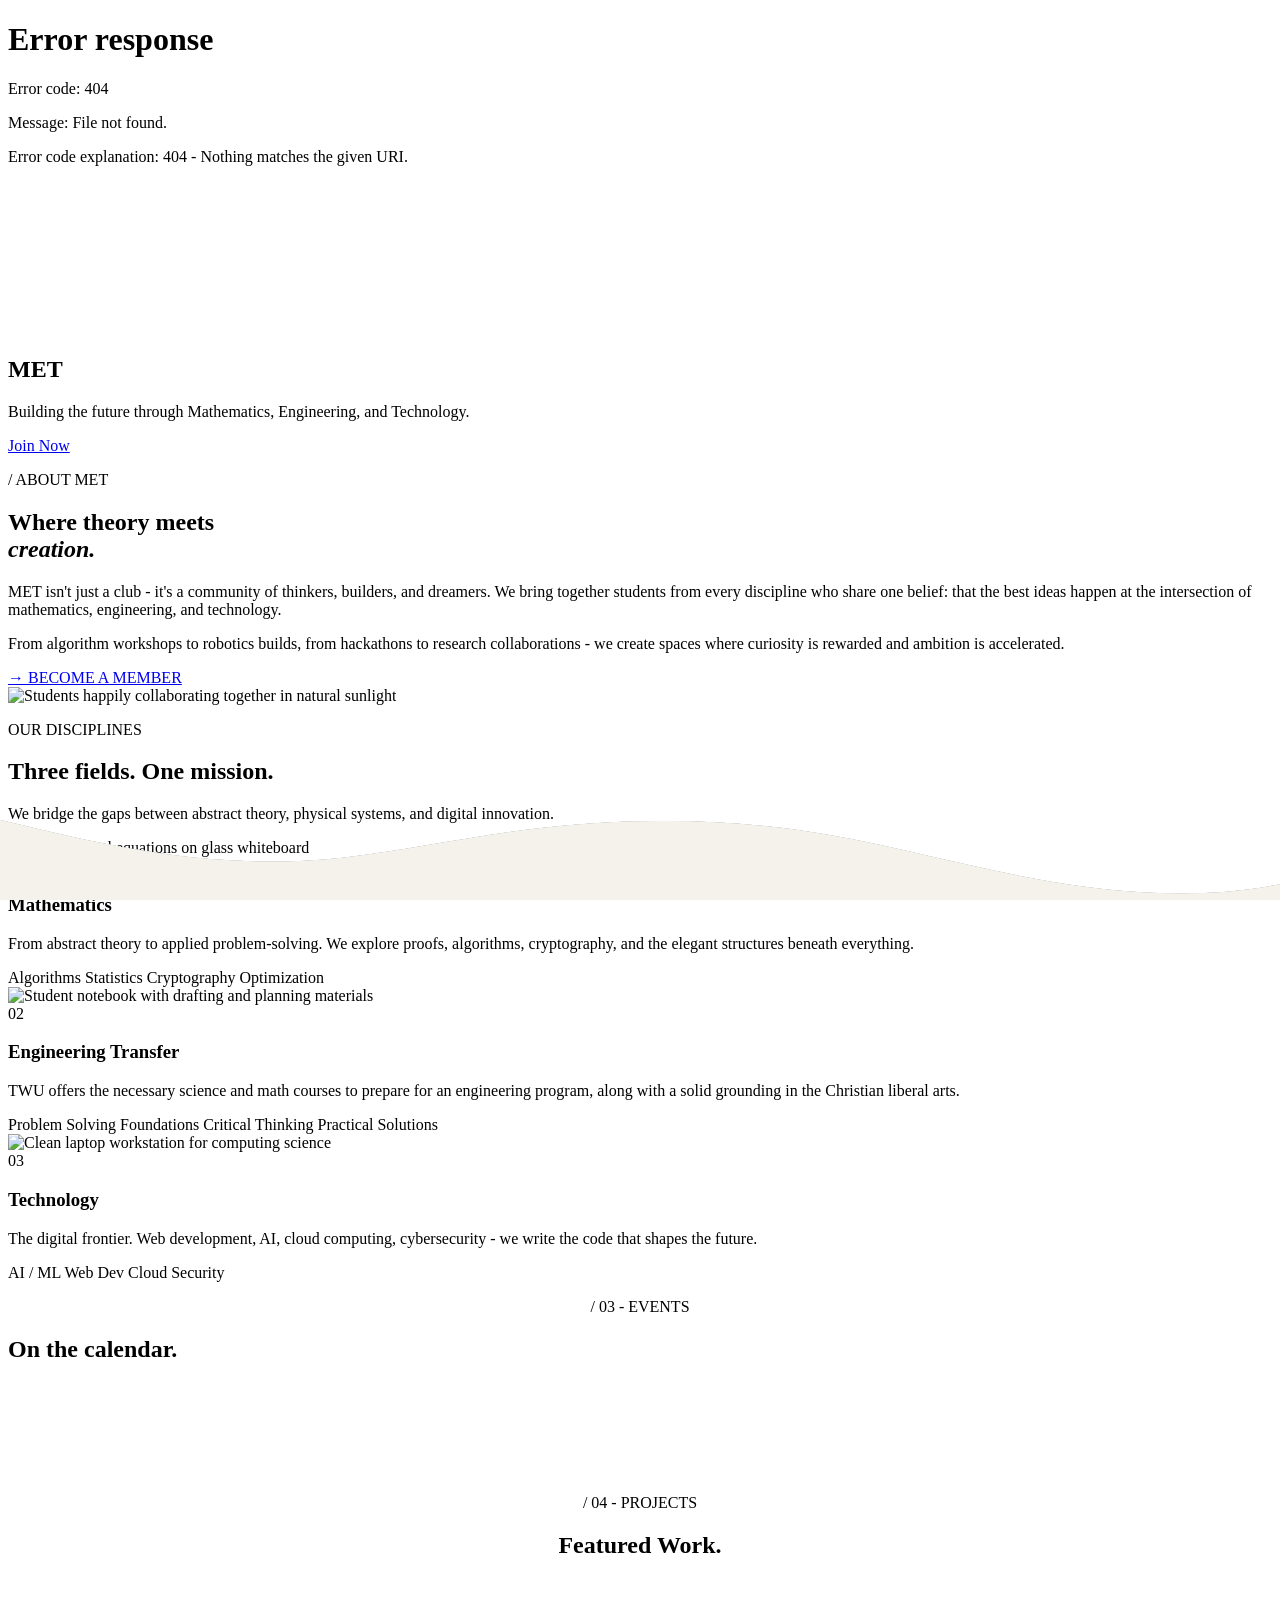
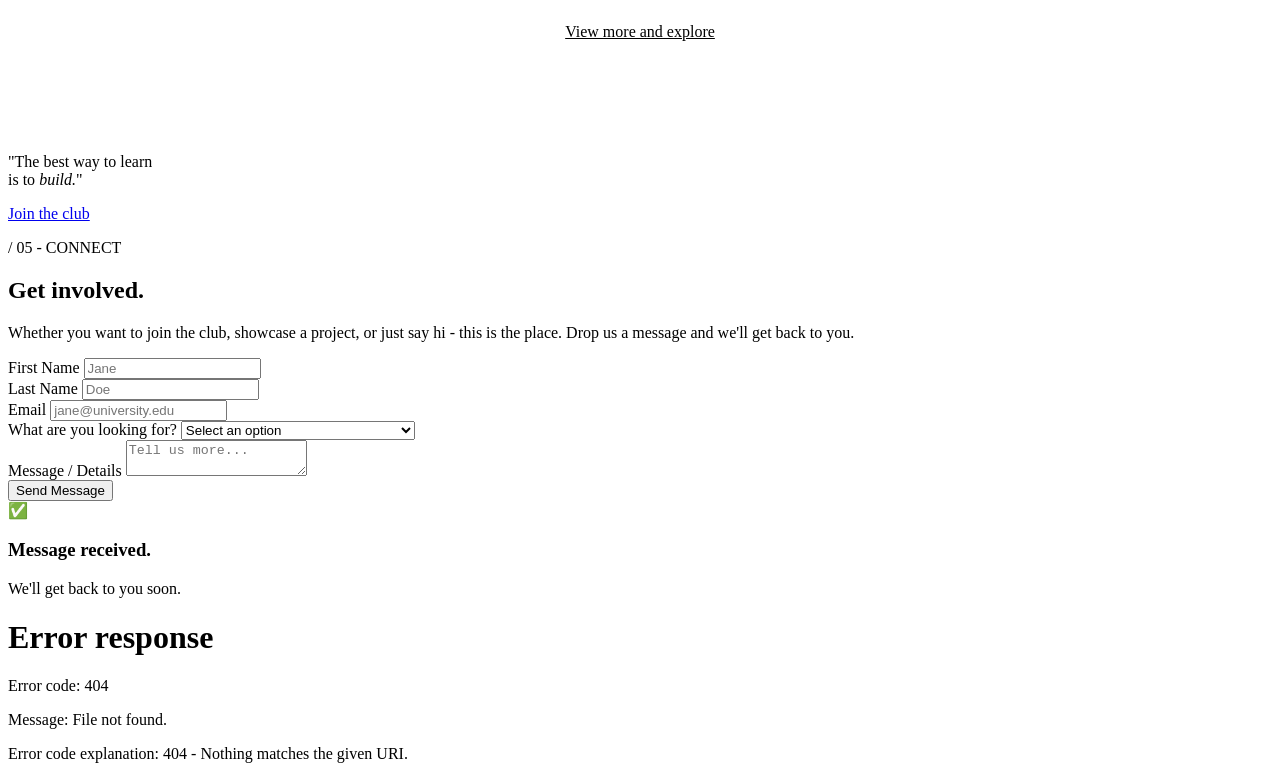
==== index.html @ a22a2f9a "Fix hero ocean video playback" ====
<!DOCTYPE html>
<html lang="en">

<head>
  <meta charset="UTF-8">
  <meta name="viewport" content="width=device-width, initial-scale=1.0">
  <title>MET - Maths, Engineering and Technology Club</title>
  <meta name="description"
    content="MET Club - where mathematics, engineering, and technology come together. Join workshops, build projects, and learn with a community of curious minds.">
  <meta http-equiv="Content-Security-Policy"
    content="default-src 'self'; img-src 'self' data: https://images.unsplash.com; media-src 'self' https://assets.mixkit.co; style-src 'self' 'unsafe-inline' https://fonts.googleapis.com; font-src 'self' https://fonts.gstatic.com; script-src 'self'; frame-src 'self' https://player.vimeo.com;">
  <meta name="theme-color" content="#f5f1eb">
  <link rel="icon" type="image/svg+xml"
    href="data:image/svg+xml,%3Csvg xmlns='http://www.w3.org/2000/svg' viewBox='0 0 100 100'%3E%3Ctext y='.9em' font-size='90'%3E◈%3C/text%3E%3C/svg%3E">
  <link rel="stylesheet" href="css/style.css">
  <script src="js/config.js?v=15"></script>
</head>

<body>

  <!-- 
    ════════════════════════════════════════════════════════════════
    NAVBAR SECTION
    This navigation bar sticks to the top of the screen. 
    It starts transparent and gets a solid background on scroll (handled in script.js).
    The 'hamburger' icon is used for the mobile slide-out menu
    ════════════════════════════════════════════════════════════════ 
  -->
  <!-- Navbar injected by script.js from components/navbar.html -->
  <div id="site-navbar"></div>

  <!-- 
    ════════════════════════════════════════════════════════════════
    HERO SECTION (Ocean Theme)
    This is the top banner of the website.
    It uses an HTML5 <video> tag to play a looping, muted background video.
    The text is centered using CSS Flexbox.
    ════════════════════════════════════════════════════════════════ 
  -->
  <section class="hero-ocean" id="hero">
    <div class="hero-ocean-bg">
      <video autoplay loop muted playsinline preload="auto" class="hero-video-bg" aria-hidden="true">
        <source src="assets/videos/oceanwave.mp4" type="video/mp4">
      </video>
      <div class="hero-ocean-overlay"></div>
    </div>

    <div class="container hero-ocean-content">
      <div class="hero-ocean-center reveal">
        <h1 class="hero-ocean-title">MET</h1>
        <p class="hero-ocean-subtitle">Building the future through Mathematics, Engineering, and Technology.</p>
        <a href="index.html#contact" class="hero-ocean-btn">Join Now</a>
      </div>

    </div>
  </section>

  <!-- 
    ════════════════════════════════════════════════════════════════
    ABOUT SECTION
    A simple two-column layout (Text on left, Image on right).
    The '.reveal' classes trigger the fade-in animation when scrolling.
    ════════════════════════════════════════════════════════════════ 
  -->
  <section class="about" id="about">
    <div class="container">
      <div class="about-grid">
        <div class="about-content reveal-left">
          <p class="section-label">/ ABOUT MET</p>
          <h2 class="about-title">Where theory meets<br><em>creation.</em></h2>
          <p class="about-text">MET isn't just a club - it's a community of thinkers, builders, and dreamers. We bring
            together students from every discipline who share one belief: that the best ideas happen at the intersection
            of mathematics, engineering, and technology.</p>
          <p class="about-text">From algorithm workshops to robotics builds, from hackathons to research collaborations
            - we create spaces where curiosity is rewarded and ambition is accelerated.</p>
          <a href="index.html#contact" class="about-link">
            <span class="about-link-icon">→</span>
            BECOME A MEMBER
          </a>
        </div>
        <div class="about-image reveal-right">
          <img src="https://images.unsplash.com/photo-1522202176988-66273c2fd55f?auto=format&fit=crop&w=1000&q=80"
            alt="Students happily collaborating together in natural sunlight">
        </div>
      </div>
    </div>

    <!-- Wave Transition to next section -->
    <div class="about-wave"
      style="position: absolute; bottom: 0; left: 0; width: 100%; overflow: hidden; line-height: 0;">
      <svg data-name="Layer 1" xmlns="http://www.w3.org/2000/svg" viewBox="0 0 1200 120" preserveAspectRatio="none"
        style="position: relative; display: block; width: calc(100% + 1.3px); height: 80px;">
        <path
          d="M321.39,56.44c58-10.79,114.16-30.13,172-41.86,82.39-16.72,168.19-17.73,250.45-.39C823.78,31,906.67,72,985.66,92.83c70.05,18.48,146.53,26.09,214.34,3V120H0V0C50.62,19.34,103.74,40.17,157.81,51.81,211.89,63.44,266.37,66.15,321.39,56.44Z"
          fill="#ffffff"></path>
      </svg>
    </div>
  </section>

  <!-- 
    ════════════════════════════════════════════════════════════════
    DISCIPLINES SECTION
    This section uses a CSS Grid (.disciplines-grid) to display 3 cards.
    Each card has a hover effect that reveals text and tags over the image.
    ════════════════════════════════════════════════════════════════ 
  -->
  <section class="disciplines" id="what-we-do">
    <div class="container">
      <div class="disciplines-header reveal">
        <p class="disciplines-label">OUR DISCIPLINES</p>
        <h2 class="disciplines-title">Three fields. One mission.</h2>
        <p class="disciplines-subtitle">We bridge the gaps between abstract theory, physical systems, and digital
          innovation.</p>
      </div>

      <div class="disciplines-grid">
        <!-- Mathematics -->
        <div class="discipline-card reveal" style="transition-delay:0.1s">
          <img src="assets/images/pillar-math.png" alt="Mathematical equations on glass whiteboard">
          <div class="discipline-overlay">
            <span class="discipline-number">01</span>
            <h3 class="discipline-name">Mathematics</h3>
            <p class="discipline-desc">From abstract theory to applied problem-solving. We explore proofs, algorithms,
              cryptography, and the elegant structures beneath everything.</p>
            <div class="discipline-tags">
              <span class="discipline-tag">Algorithms</span>
              <span class="discipline-tag">Statistics</span>
              <span class="discipline-tag">Cryptography</span>
              <span class="discipline-tag">Optimization</span>
            </div>
          </div>
        </div>

        <!-- Engineering -->
        <div class="discipline-card reveal" style="transition-delay:0.2s">
          <img src="https://images.unsplash.com/photo-1434030216411-0b793f4b4173?auto=format&fit=crop&w=600&q=80"
            alt="Student notebook with drafting and planning materials">
          <div class="discipline-overlay">
            <span class="discipline-number">02</span>
            <h3 class="discipline-name">Engineering Transfer</h3>
            <p class="discipline-desc">TWU offers the necessary science and math courses to prepare for an engineering program, along with a solid grounding in the Christian liberal arts.</p>
            <div class="discipline-tags">
              <span class="discipline-tag">Problem Solving</span>
              <span class="discipline-tag">Foundations</span>
              <span class="discipline-tag">Critical Thinking</span>
              <span class="discipline-tag">Practical Solutions</span>
            </div>
          </div>
        </div>

        <!-- Technology -->
        <div class="discipline-card reveal" style="transition-delay:0.3s">
          <img src="https://images.unsplash.com/photo-1498050108023-c5249f4df085?auto=format&fit=crop&w=600&q=80"
            alt="Clean laptop workstation for computing science">
          <div class="discipline-overlay">
            <span class="discipline-number">03</span>
            <h3 class="discipline-name">Technology</h3>
            <p class="discipline-desc">The digital frontier. Web development, AI, cloud computing, cybersecurity - we
              write the code that shapes the future.</p>
            <div class="discipline-tags">
              <span class="discipline-tag">AI / ML</span>
              <span class="discipline-tag">Web Dev</span>
              <span class="discipline-tag">Cloud</span>
              <span class="discipline-tag">Security</span>
            </div>
          </div>
        </div>
      </div>

    </div>

    <!-- Ocean Wave Transition to next section -->
    <div class="disciplines-wave"
      style="position: absolute; bottom: 0; left: 0; width: 100%; overflow: hidden; line-height: 0;">
      <svg data-name="Layer 1" xmlns="http://www.w3.org/2000/svg" viewBox="0 0 1200 120" preserveAspectRatio="none"
        style="position: relative; display: block; width: calc(100% + 1.3px); height: 80px;">
        <path
          d="M321.39,56.44c58-10.79,114.16-30.13,172-41.86,82.39-16.72,168.19-17.73,250.45-.39C823.78,31,906.67,72,985.66,92.83c70.05,18.48,146.53,26.09,214.34,3V120H0V0C50.62,19.34,103.74,40.17,157.81,51.81,211.89,63.44,266.37,66.15,321.39,56.44Z"
          fill="#ffffff"></path>
      </svg>
    </div>
  </section>



  <!-- 
    ════════════════════════════════════════════════════════════════
    EVENTS CALENDAR (DYNAMIC CONTENT)
    Similar to the Team section, this timetable is dynamically populated.
    script.js reads the 'events' array from config.js and injects 
    the upcoming schedule into the <div id="dynamic-events"> container.
    ════════════════════════════════════════════════════════════════ 
  -->
  <section class="events" id="events">
    <div class="container">
      <p class="section-label reveal" style="text-align:center;">/ 03 - EVENTS</p>
      <h2 class="events-heading reveal">On the calendar.</h2>

      <div class="timetable reveal" id="dynamic-events">
        <!-- Injected via config.js -->
      </div>
    </div>

    <!-- Wave Transition to next section -->
    <div class="events-wave"
      style="position: absolute; bottom: 0; left: 0; width: 100%; overflow: hidden; line-height: 0;">
      <svg data-name="Layer 1" xmlns="http://www.w3.org/2000/svg" viewBox="0 0 1200 120" preserveAspectRatio="none"
        style="position: relative; display: block; width: calc(100% + 1.3px); height: 80px;">
        <path
          d="M321.39,56.44c58-10.79,114.16-30.13,172-41.86,82.39-16.72,168.19-17.73,250.45-.39C823.78,31,906.67,72,985.66,92.83c70.05,18.48,146.53,26.09,214.34,3V120H0V0C50.62,19.34,103.74,40.17,157.81,51.81,211.89,63.44,266.37,66.15,321.39,56.44Z"
          fill="#1b3d2f"></path>
      </svg>
    </div>
  </section>

  <!-- 
    ════════════════════════════════════════════════════════════════
    PROJECTS PREVIEW (DYNAMIC CONTENT)
    Shows a teaser of the showcase projects on the main page.
    ════════════════════════════════════════════════════════════════ 
  -->
  <section class="projects-preview" id="projects-preview" style="background-color: var(--background); padding: 6rem 0;">
    <div class="container">
      <p class="section-label reveal" style="text-align:center;">/ 04 - PROJECTS</p>
      <h2 class="events-heading reveal" style="text-align:center;">Featured Work.</h2>

      <div class="team-grid reveal" id="dynamic-projects-preview" style="margin-top: 4rem;">
        <!-- Injected via script.js from config.js -->
      </div>

      <div class="reveal" style="text-align:center; margin-top: 4rem;">
        <a href="showcase.html" class="cta-band-btn"
          style="display:inline-block; border: 1px solid var(--black); color: var(--black);">View more and explore</a>
      </div>
    </div>
  </section>

  <!-- 
    ════════════════════════════════════════════════════════════════
    CALL TO ACTION (CTA) BAND
    A simple, high-contrast banner to grab attention and drive 
    users towards the contact/join form below.
    ════════════════════════════════════════════════════════════════ 
  -->
  <section class="cta-band" id="cta-band">
    <div class="container">
      <p class="cta-band-quote reveal">"The best way to learn<br>is to <em>build.</em>"</p>
      <a href="index.html#contact" class="cta-band-btn reveal">Join the club</a>
    </div>

    <!-- Wave Transition to next section -->
    <div class="cta-wave"
      style="position: absolute; bottom: 0; left: 0; width: 100%; overflow: hidden; line-height: 0;">
      <svg data-name="Layer 1" xmlns="http://www.w3.org/2000/svg" viewBox="0 0 1200 120" preserveAspectRatio="none"
        style="position: relative; display: block; width: calc(100% + 1.3px); height: 80px;">
        <path
          d="M321.39,56.44c58-10.79,114.16-30.13,172-41.86,82.39-16.72,168.19-17.73,250.45-.39C823.78,31,906.67,72,985.66,92.83c70.05,18.48,146.53,26.09,214.34,3V120H0V0C50.62,19.34,103.74,40.17,157.81,51.81,211.89,63.44,266.37,66.15,321.39,56.44Z"
          fill="#ffffff"></path>
      </svg>
    </div>
  </section>

  <!-- 
    ════════════════════════════════════════════════════════════════
    CONNECT / CONTACT FORM
    A split layout with contact info on the left and a form on the right.
    The form submission is intercepted by JavaScript (in script.js) to 
    prevent page reload and show a nice "Success" message instead.
    ════════════════════════════════════════════════════════════════ 
  -->
  <section class="connect" id="contact">
    <div class="container">
      <div class="connect-grid">
        <div class="reveal-left">
          <p class="section-label">/ 05 - CONNECT</p>
          <h2 class="connect-heading">Get involved.</h2>
          <p class="connect-text">Whether you want to join the club, showcase a project, or just say hi - this is the
            place. Drop us a message and we'll get back to you.</p>

        </div>

        <div class="form-card reveal-right" id="connect-form-container">
          <form id="connect-form" method="POST">

            <!-- FormSubmit Configurations -->
            <input type="hidden" name="_subject" id="hidden-subject" value="New Contact Form Submission">
            <input type="hidden" name="_captcha" value="false">

            <div class="form-row">
              <div class="form-group">
                <label for="connect-firstname" class="form-label">First Name</label>
                <input type="text" name="First Name" id="connect-firstname" class="form-input" placeholder="Jane" autocomplete="given-name" aria-required="true" required>
              </div>
              <div class="form-group">
                <label for="connect-lastname" class="form-label">Last Name</label>
                <input type="text" name="Last Name" id="connect-lastname" class="form-input" placeholder="Doe" autocomplete="family-name" aria-required="true" required>
              </div>
            </div>
            <div class="form-group">
              <label for="connect-email" class="form-label">Email</label>
              <input type="email" name="email" id="connect-email" class="form-input" placeholder="jane@university.edu" autocomplete="email" aria-required="true" required>
            </div>
            <div class="form-group">
              <label for="connect-purpose" class="form-label">What are you looking for?</label>
              <select id="connect-purpose" name="Category" class="form-select" aria-required="true" required
                onchange="document.getElementById('hidden-subject').value = this.value;">
                <option value="" disabled selected>Select an option</option>
                <option>I want to join the club</option>
                <option>I have a general question</option>
                <option>I want to showcase a project</option>
                <option>I want to present my skills / portfolio</option>
                <option>Inquiry about Hackathons / Events</option>
                <option>Other</option>
              </select>
            </div>
            <div class="form-group">
              <label for="connect-message" class="form-label">Message / Details</label>
              <textarea id="connect-message" name="Message" class="form-textarea" placeholder="Tell us more..." aria-required="true" required></textarea>
            </div>
            <button type="submit" class="form-submit" id="connect-submit-btn">Send Message</button>
          </form>
          <div class="form-success" id="connect-success">
            <div class="form-success-icon">✅</div>
            <h3>Message received.</h3>
            <p>We'll get back to you soon.</p>
          </div>
        </div>
      </div>
    </div>

    <!-- Wave Transition to next section -->
    <div class="connect-wave"
      style="position: absolute; bottom: 0; left: 0; width: 100%; overflow: hidden; line-height: 0;">
      <svg data-name="Layer 1" xmlns="http://www.w3.org/2000/svg" viewBox="0 0 1200 120" preserveAspectRatio="none"
        style="position: relative; display: block; width: calc(100% + 1.3px); height: 80px;">
        <path
          d="M321.39,56.44c58-10.79,114.16-30.13,172-41.86,82.39-16.72,168.19-17.73,250.45-.39C823.78,31,906.67,72,985.66,92.83c70.05,18.48,146.53,26.09,214.34,3V120H0V0C50.62,19.34,103.74,40.17,157.81,51.81,211.89,63.44,266.37,66.15,321.39,56.44Z"
          fill="#f5f1eb"></path>
      </svg>
    </div>
  </section>

  <!-- 
    ════════════════════════════════════════════════════════════════
    FOOTER SECTION
    The bottom of the page, containing navigation links, resources, 
    social media icons (SVG), and the copyright notice. 
    The copyright year is auto-updated by script.js.
    ════════════════════════════════════════════════════════════════ 
  -->
  <!-- Footer injected by script.js from components/footer.html -->
  <div id="site-footer"></div>

  <script src="js/script.js?v=15"></script>
</body>

</html>
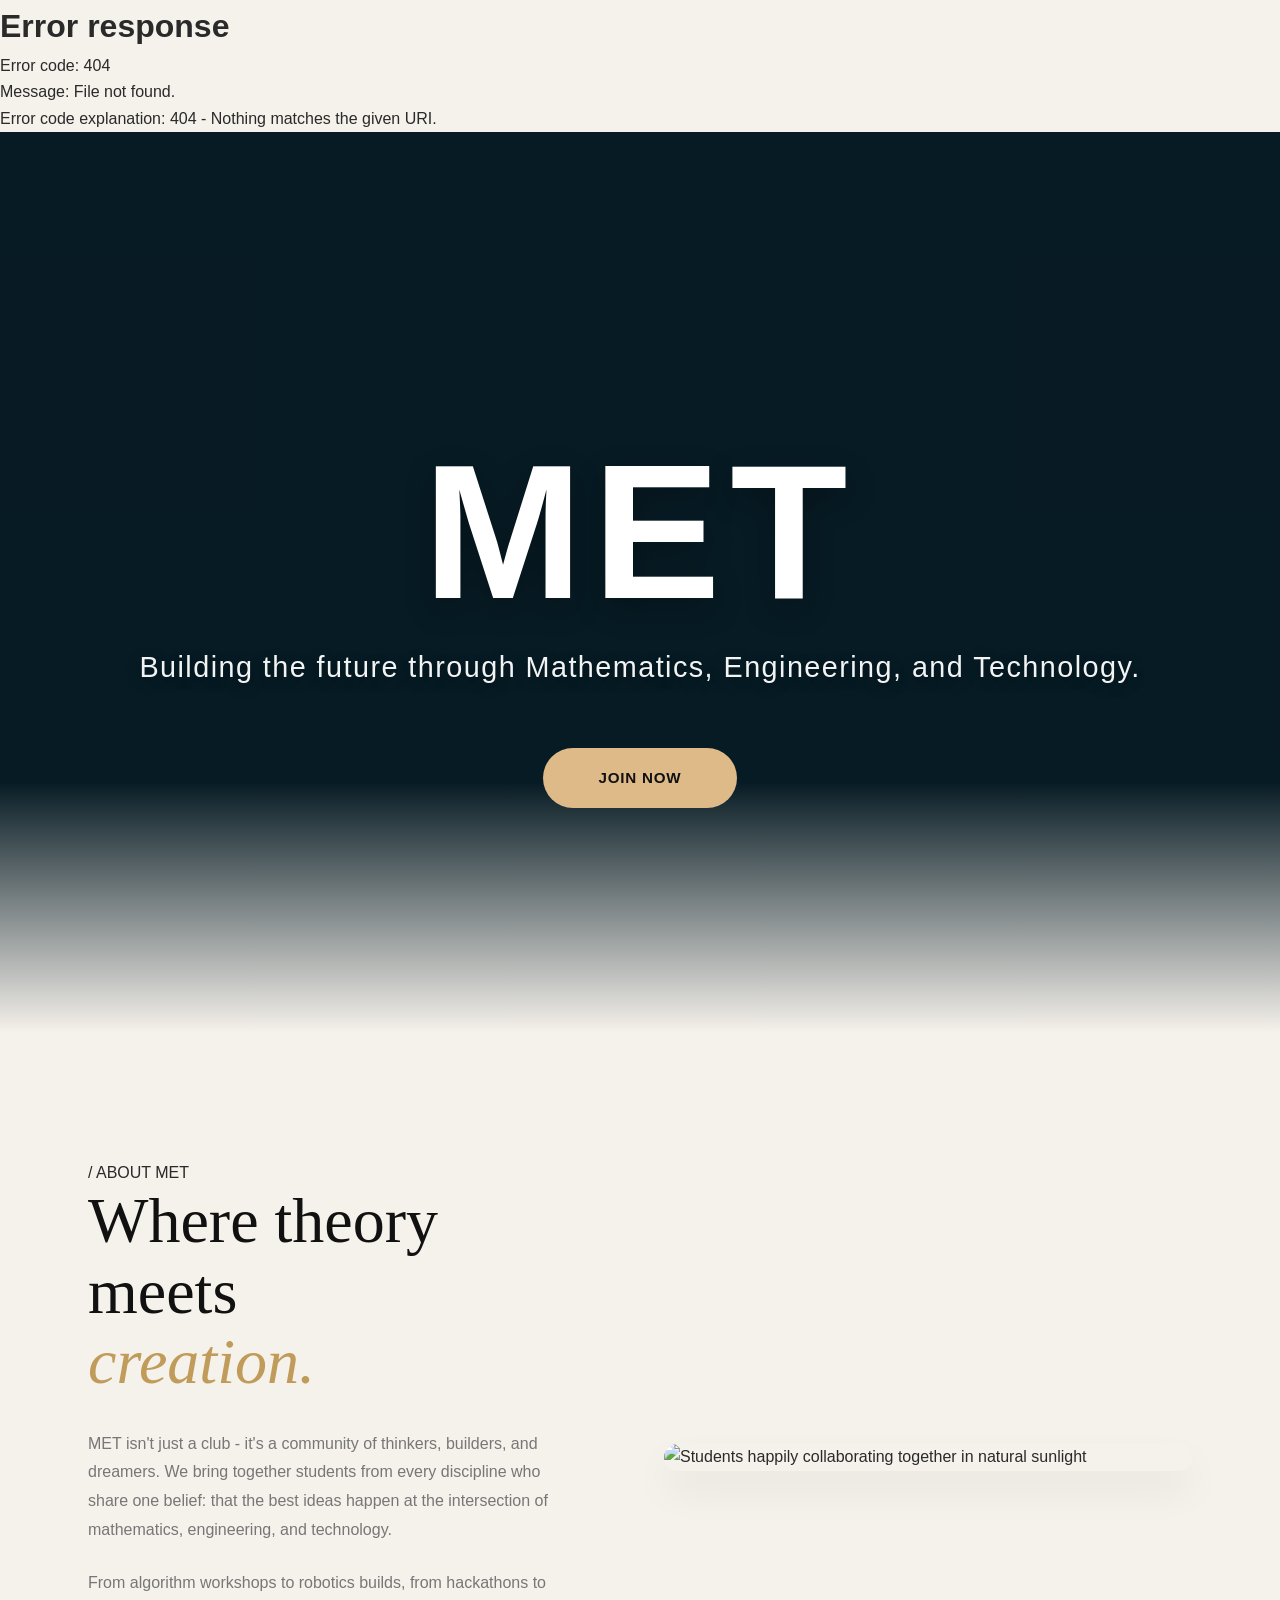
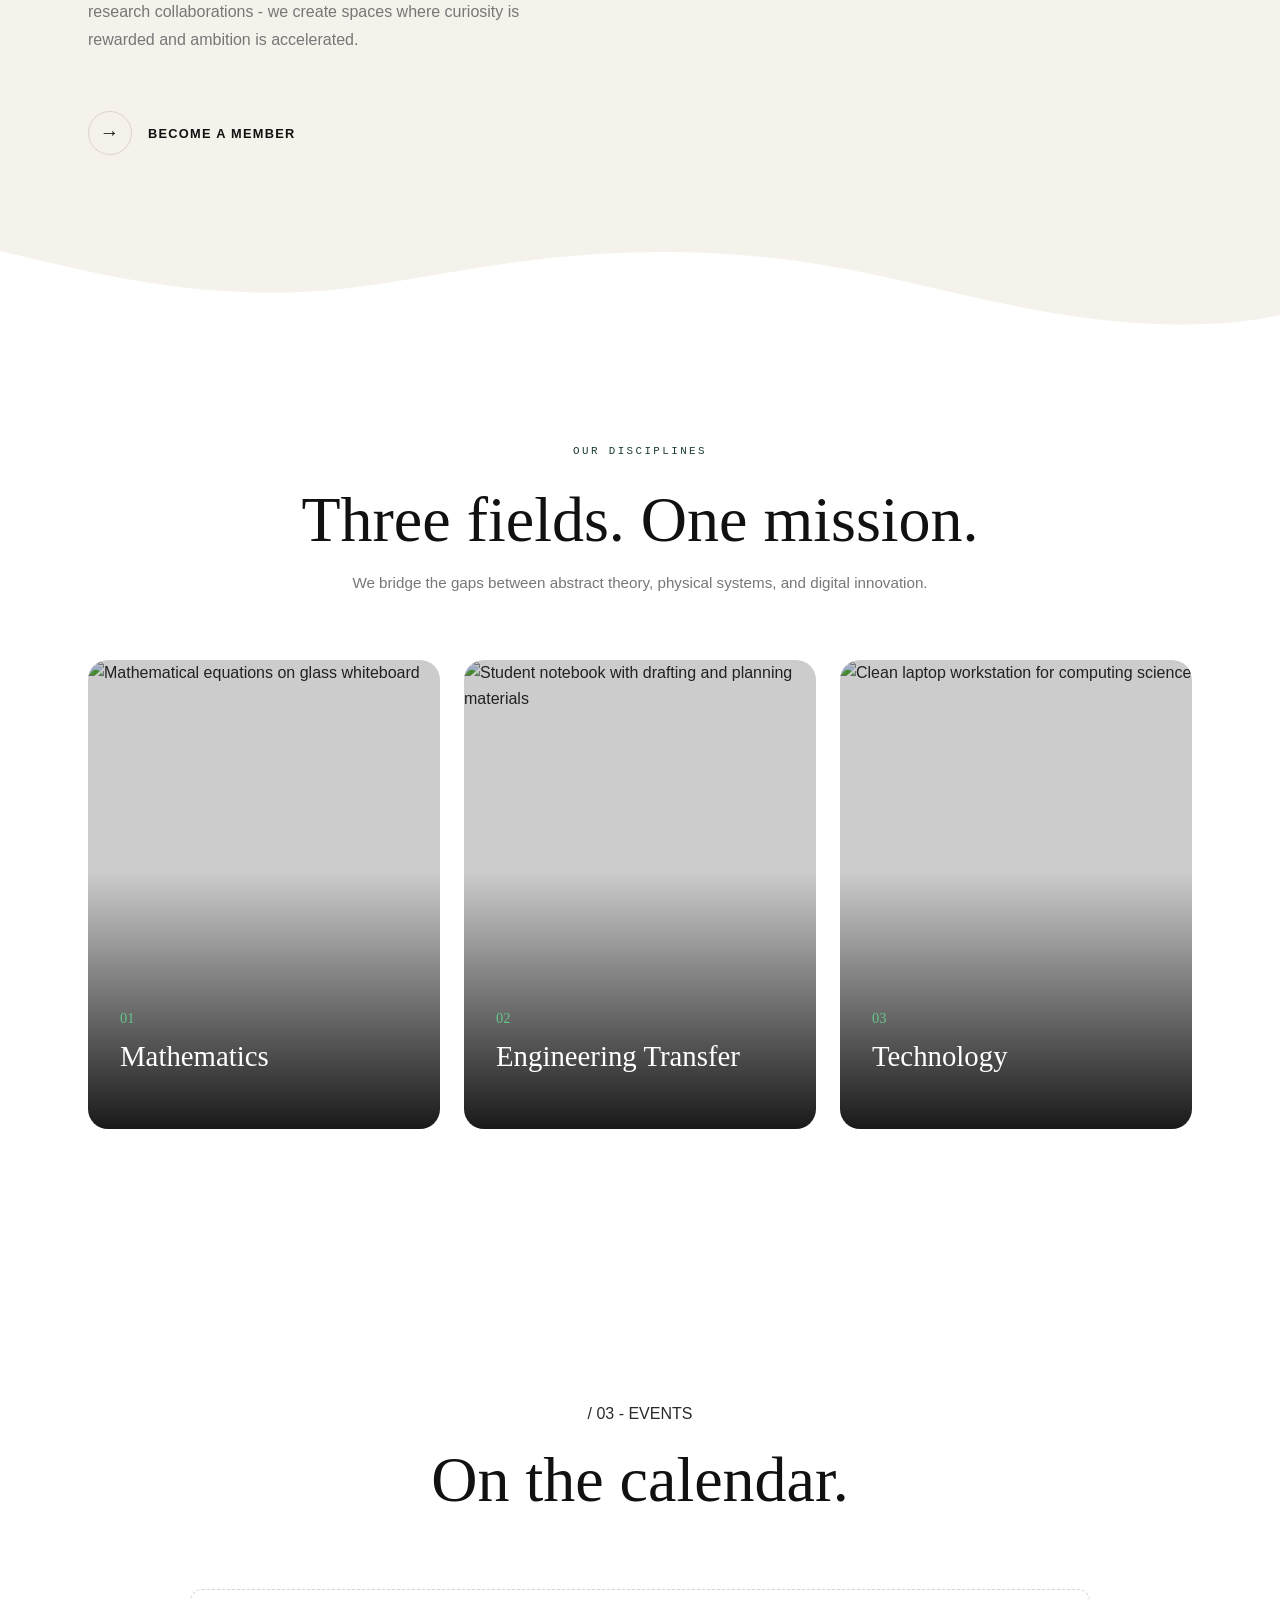
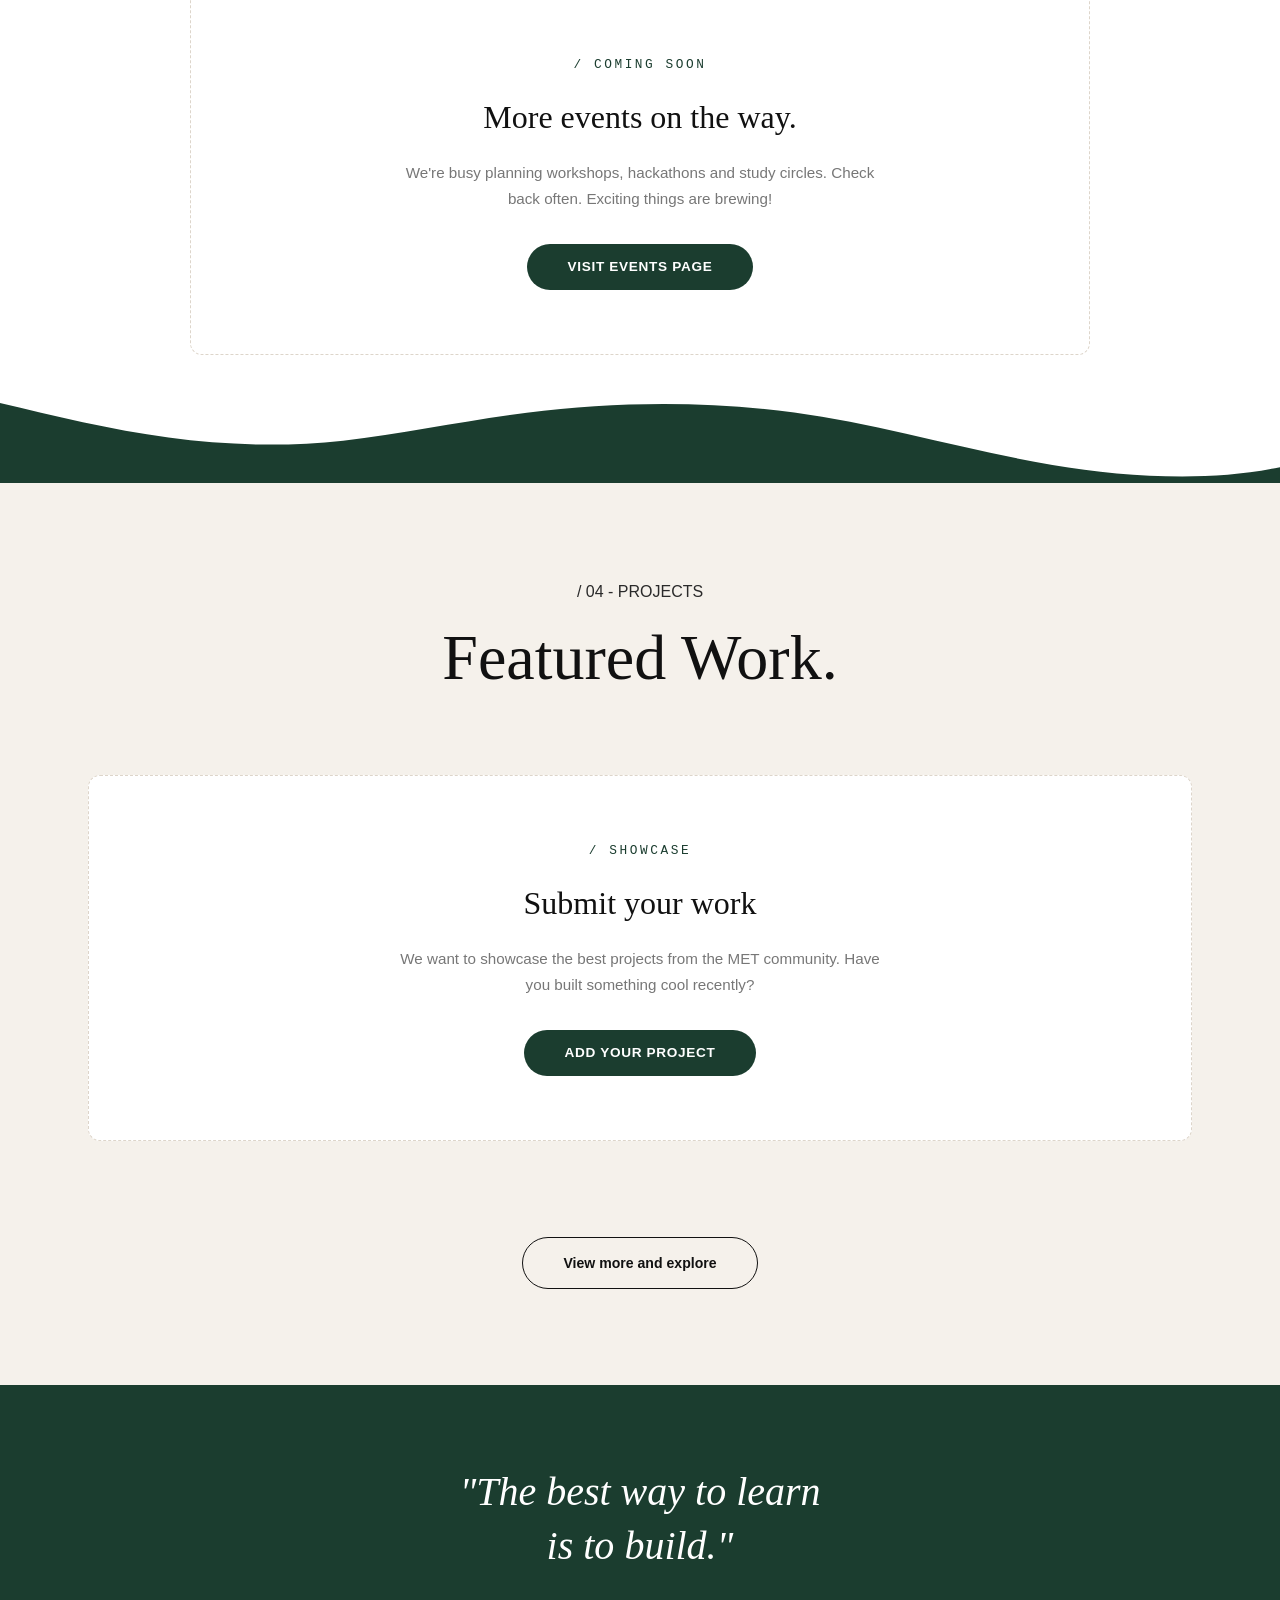
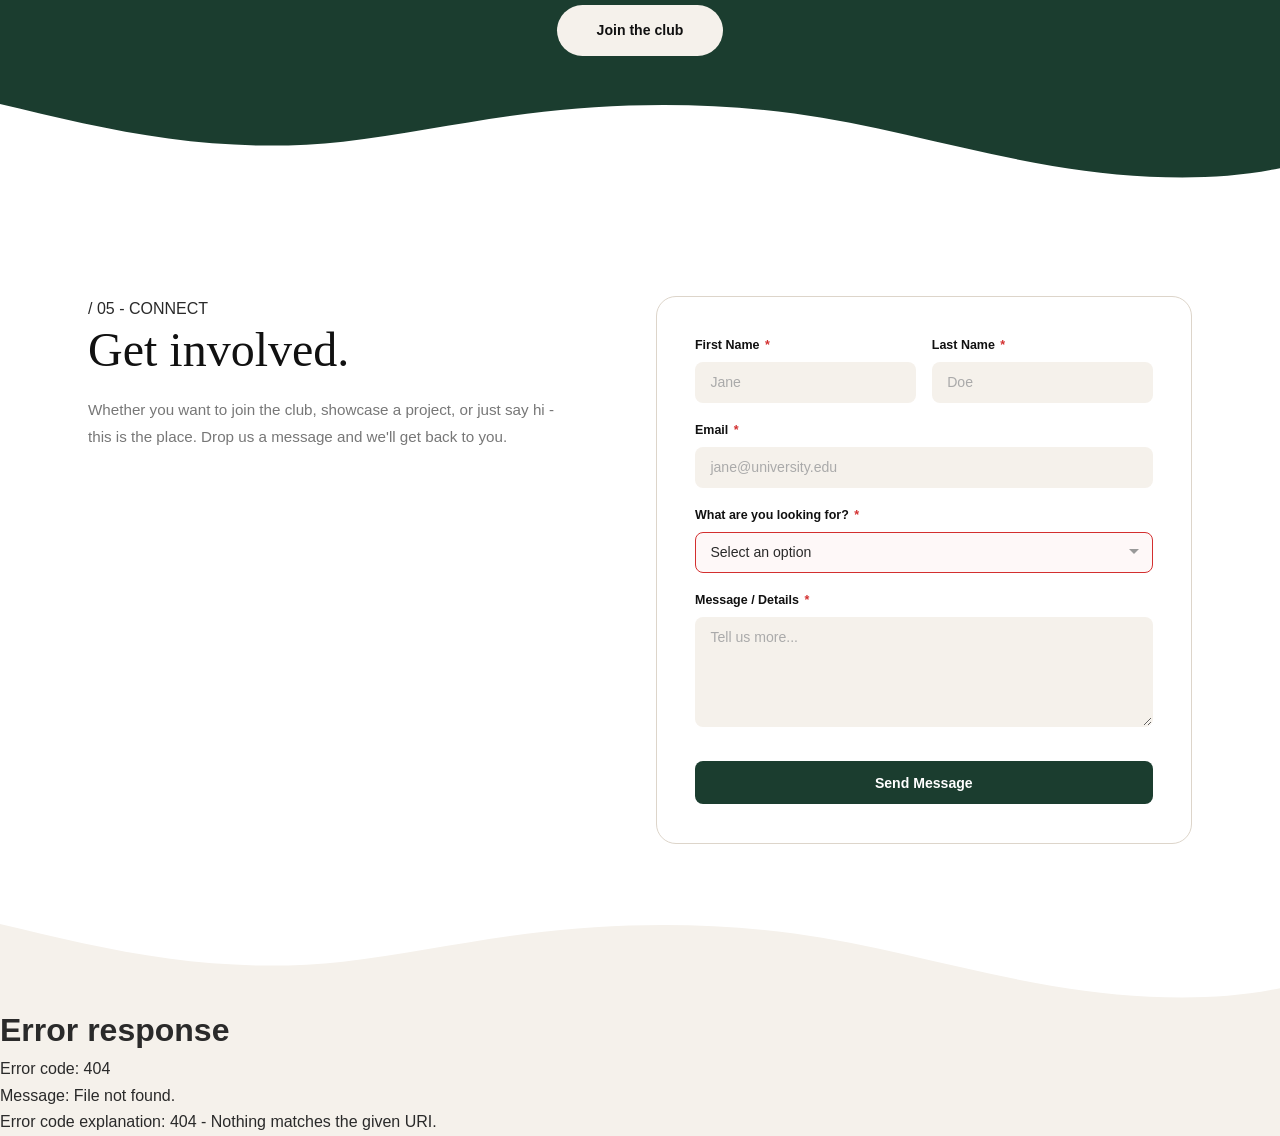
==== commit a09355d7: "Update Ratna and Tanya team photos" ====
--- a/index.html
+++ b/index.html
@@ -12,8 +12,8 @@
   <meta name="theme-color" content="#f5f1eb">
   <link rel="icon" type="image/svg+xml"
     href="data:image/svg+xml,%3Csvg xmlns='http://www.w3.org/2000/svg' viewBox='0 0 100 100'%3E%3Ctext y='.9em' font-size='90'%3E◈%3C/text%3E%3C/svg%3E">
-  <link rel="stylesheet" href="css/style.css">
-  <script src="js/config.js?v=15"></script>
+  <link rel="stylesheet" href="css/style.css?v=16">
+  <script src="js/config.js?v=16"></script>
 </head>
 
 <body>
@@ -351,7 +351,7 @@
   <!-- Footer injected by script.js from components/footer.html -->
   <div id="site-footer"></div>
 
-  <script src="js/script.js?v=15"></script>
+  <script src="js/script.js?v=16"></script>
 </body>
 
 </html>
--- a/css/style.css
+++ b/css/style.css
@@ -0,0 +1,1313 @@
+/* ============================================================
+   MET CLUB — Final Design System
+   Cream · Forest Green · Big Serif · Lots of Air
+   ============================================================ */
+
+@import url('https://fonts.googleapis.com/css2?family=DM+Serif+Display:ital@0;1&family=Inter:wght@300;400;500;600;700&family=JetBrains+Mono:wght@400;500&display=swap');
+
+/* ── Tokens ────────────────────────────────────────────────── */
+/* 
+   These CSS variables (custom properties) control the global design system.
+   If you want to change a primary color, font, or spacing across the ENTIRE website,
+   you only need to change it here! 
+*/
+:root {
+  /* COLORS */
+  --cream: #f5f1eb;         /* Main light background color */
+  --cream-dark: #ece7df;    /* Slightly darker cream for subtle contrasts */
+  --white: #ffffff;         /* Pure white for cards and form fields */
+  --green: #1b3d2f;         /* Deep forest green for main headers and dark sections */
+  --green-light: #2a5c45;   /* Hover state for buttons */
+  --green-tag: #1b6b42;     /* Bright green for text tags */
+  --green-tag-bg: #dceee4;  /* Light green background for text tags */
+  --black: #111111;         /* Off-black for deepest contrast */
+  --text: #2a2a2a;          /* Main paragraph text color (softer than black) */
+  --text-muted: #777777;    /* Used for subtitles and meta text */
+  --text-light: #aaaaaa;    /* Used for placeholder text or footer text */
+  --border: #ddd5ca;        /* Color used for all section dividers and input borders */
+  --gold: #C09B5A;          /* Accent color used for highlighting special elements */
+
+  /* TYPOGRAPHY */
+  /* If you want to swap out the fonts, update the Google Fonts import above and change these */
+  --font-serif: 'DM Serif Display', Georgia, 'Times New Roman', serif;
+  --font-sans: 'Inter', -apple-system, BlinkMacSystemFont, sans-serif;
+  --font-mono: 'JetBrains Mono', 'Courier New', monospace;
+
+  /* ANIMATION TIMINGS */
+  --ease: cubic-bezier(0.4, 0, 0.2, 1); /* Smooth acceleration/deceleration */
+  --t-fast: 200ms var(--ease);
+  --t-base: 400ms var(--ease);
+  --t-slow: 700ms var(--ease);
+
+  /* BORDER RADII (Corners) */
+  --r-sm: 8px;      /* Small rounding for form inputs */
+  --r-md: 14px;     /* Medium rounding for cards */
+  --r-lg: 20px;     /* Large rounding for major layout blocks */
+  --r-pill: 100px;  /* Pill shape for buttons and tags */
+}
+
+/* ── Reset ─────────────────────────────────────────────────── */
+*, *::before, *::after { margin: 0; padding: 0; box-sizing: border-box; }
+
+/* Accessibility: Keyboard Focus Rings */
+:focus-visible {
+  outline: 3px solid var(--gold);
+  outline-offset: 4px;
+  border-radius: 2px;
+}
+input:focus-visible, textarea:focus-visible, select:focus-visible {
+  outline-color: var(--green);
+}
+
+html {
+  scroll-behavior: smooth;
+  scrollbar-width: thin;
+  scrollbar-color: var(--green) var(--cream);
+}
+html::-webkit-scrollbar { width: 6px; }
+html::-webkit-scrollbar-track { background: var(--cream); }
+html::-webkit-scrollbar-thumb { background: var(--green); border-radius: 99px; }
+
+body {
+  font-family: var(--font-sans);
+  background: var(--cream);
+  color: var(--text);
+  line-height: 1.65;
+  overflow-x: hidden;
+  -webkit-font-smoothing: antialiased;
+}
+
+a { text-decoration: none; color: inherit; }
+img { max-width: 100%; display: block; }
+ul, ol { list-style: none; }
+button, input, textarea, select { font-family: inherit; outline: none; border: none; }
+
+.container {
+  max-width: 1200px;
+  margin: 0 auto;
+  padding: 0 clamp(1.25rem, 4vw, 3rem);
+}
+
+/* ============================================================
+   NAVBAR
+   ============================================================ */
+.nav {
+  position: fixed;
+  top: 0; left: 0; width: 100%;
+  z-index: 100;
+  padding: 1rem 0;
+  transform: translateY(-100%);
+  opacity: 0;
+  visibility: hidden;
+  transition: transform 0.4s var(--ease), opacity 0.4s var(--ease), visibility 0.4s var(--ease), background 0.3s var(--ease);
+}
+
+.nav.scrolled {
+  background: rgba(17, 17, 17, 0.95);
+  backdrop-filter: blur(16px);
+  -webkit-backdrop-filter: blur(16px);
+  border-bottom: 1px solid rgba(255,255,255,0.05);
+  transform: translateY(0);
+  opacity: 1;
+  visibility: visible;
+}
+
+.nav .container {
+  display: flex;
+  align-items: center;
+  justify-content: space-between;
+}
+
+.nav-brand {
+  font-family: var(--font-serif);
+  font-size: 1.6rem;
+  font-weight: 400;
+  color: var(--gold);
+  letter-spacing: 0.02em;
+}
+
+.nav-right {
+  display: flex;
+  align-items: center;
+  gap: 2.5rem;
+}
+
+.nav-links {
+  display: flex;
+  align-items: center;
+  gap: 2rem;
+}
+
+.nav-link {
+  font-size: 0.75rem;
+  font-weight: 600;
+  letter-spacing: 0.05em;
+  text-transform: uppercase;
+  color: rgba(255, 255, 255, 0.7);
+  transition: color var(--t-fast);
+}
+
+.nav-link:hover { color: var(--white); }
+
+.nav-join {
+  font-size: 0.75rem;
+  font-weight: 600;
+  letter-spacing: 0.05em;
+  color: var(--cream);
+  background: var(--green);
+  padding: 0.6rem 1.6rem;
+  border-radius: var(--r-pill);
+  transition: background var(--t-fast), transform var(--t-fast);
+  cursor: pointer;
+}
+
+.nav-join:hover {
+  background: #1a3c30;
+  transform: translateY(-1px);
+}
+
+.nav-join-mobile { display: none; }
+
+/* Mobile */
+.nav-hamburger {
+  display: none;
+  flex-direction: column;
+  gap: 5px;
+  cursor: pointer;
+  padding: 0.5rem;
+}
+.nav-hamburger span {
+  width: 22px; height: 2px;
+  background: var(--white);
+  transition: var(--t-base);
+}
+.nav-hamburger.active span:nth-child(1) { transform: rotate(45deg) translate(5px, 5px); }
+.nav-hamburger.active span:nth-child(2) { opacity: 0; }
+.nav-hamburger.active span:nth-child(3) { transform: rotate(-45deg) translate(5px, -5px); }
+
+/* ============================================================
+   HERO — Ocean Style
+   ============================================================ */
+.hero-ocean {
+  position: relative;
+  min-height: 100vh;
+  display: flex;
+  flex-direction: column;
+  justify-content: center;
+  align-items: center;
+  padding-top: 5rem;
+  overflow: hidden;
+  color: var(--white);
+  text-align: center;
+}
+
+.hero-ocean::after {
+  content: '';
+  position: absolute;
+  bottom: 0;
+  left: 0;
+  width: 100%;
+  height: 250px;
+  background: linear-gradient(to bottom, rgba(245, 241, 235, 0) 0%, rgba(245, 241, 235, 1) 100%);
+  z-index: 1;
+  pointer-events: none;
+}
+
+.hero-ocean-bg {
+  position: absolute;
+  inset: 0;
+  z-index: 1;
+  background-color: #05161e;
+}
+
+.hero-ocean-bg img,
+.hero-video-bg {
+  position: absolute;
+  top: 0; left: 0;
+  width: 100%;
+  height: 100%;
+  object-fit: cover;
+  transition: opacity 1.5s ease-in-out;
+  transform: rotate(180deg);
+}
+
+.hero-ocean-overlay {
+  position: absolute;
+  inset: 0;
+  background: rgba(12, 35, 45, 0.4);
+}
+
+.hero-ocean-content {
+  position: relative;
+  z-index: 2;
+  width: 100%;
+  display: flex;
+  flex-direction: column;
+  height: 100%;
+  flex-grow: 1;
+}
+
+.hero-ocean-center {
+  margin: auto;
+  display: flex;
+  flex-direction: column;
+  align-items: center;
+}
+
+.hero-ocean-title {
+  font-family: var(--font-sans);
+  font-size: clamp(6rem, 15vw, 14rem);
+  font-weight: 800;
+  letter-spacing: 0.05em;
+  color: var(--white);
+  line-height: 1;
+  text-shadow: 0 10px 30px rgba(0,0,0,0.3);
+  margin-bottom: 1rem;
+}
+
+.hero-ocean-subtitle {
+  font-family: var(--font-sans);
+  font-size: clamp(1rem, 2.5vw, 1.8rem);
+  font-weight: 500;
+  letter-spacing: 0.05em;
+  color: rgba(255, 255, 255, 0.95);
+  margin-bottom: 3.5rem;
+  text-shadow: 0 4px 15px rgba(0,0,0,0.3);
+}
+
+.hero-ocean-btn {
+  display: inline-flex;
+  align-items: center;
+  justify-content: center;
+  padding: 1.1rem 3.5rem;
+  background: #dfba89; /* Sandy gold */
+  color: #111;
+  font-weight: 700;
+  font-size: 0.95rem;
+  letter-spacing: 0.05em;
+  text-transform: uppercase;
+  border-radius: var(--r-pill);
+  transition: transform var(--t-fast), background var(--t-fast);
+  text-decoration: none;
+}
+
+.hero-ocean-btn:hover {
+  background: #f1cf9f;
+  transform: translateY(-2px);
+}
+
+
+
+/* ============================================================
+   ABOUT
+   ============================================================ */
+.about {
+  position: relative;
+  padding: 8rem 0 11rem 0;
+  background: var(--cream);
+}
+
+.about-grid {
+  display: grid;
+  grid-template-columns: 1fr 1.1fr;
+  gap: 6rem;
+  align-items: center;
+}
+
+.about-title {
+  font-family: var(--font-serif);
+  font-size: clamp(2.5rem, 5vw, 4rem);
+  font-weight: 400;
+  color: var(--black);
+  line-height: 1.1;
+  margin-bottom: 2rem;
+}
+
+.about-title em {
+  font-style: italic;
+  color: var(--gold);
+}
+
+.about-text {
+  font-size: 1rem;
+  color: var(--text-muted);
+  line-height: 1.8;
+  margin-bottom: 1.5rem;
+}
+
+.about-link {
+  display: inline-flex;
+  align-items: center;
+  gap: 1rem;
+  margin-top: 2rem;
+  font-size: 0.8rem;
+  font-weight: 700;
+  letter-spacing: 0.1em;
+  color: var(--black);
+  text-transform: uppercase;
+  transition: color var(--t-fast);
+}
+
+.about-link-icon {
+  display: flex;
+  align-items: center;
+  justify-content: center;
+  width: 44px;
+  height: 44px;
+  border-radius: 50%;
+  border: 1px solid var(--border);
+  font-weight: 400;
+  font-size: 1.2rem;
+  transition: background var(--t-fast), transform var(--t-fast);
+}
+
+.about-link:hover .about-link-icon {
+  background: var(--white);
+  transform: translateX(4px);
+}
+
+.about-image {
+  border-radius: var(--r-lg);
+  overflow: hidden;
+  box-shadow: 0 20px 40px rgba(0,0,0,0.06);
+}
+
+.about-image img {
+  width: 100%;
+  height: auto;
+  display: block;
+}
+
+/* ============================================================
+   DISCIPLINES — Dark section, 3 image cards with hover
+   ============================================================ */
+.disciplines {
+  position: relative;
+  background: var(--white);
+  padding: 7rem 0 10rem 0;
+  color: var(--text);
+}
+
+.disciplines-header {
+  text-align: center;
+  max-width: 700px;
+  margin: 0 auto 4rem;
+}
+
+.disciplines-label {
+  font-family: var(--font-mono);
+  font-size: 0.68rem;
+  font-weight: 500;
+  letter-spacing: 0.22em;
+  text-transform: uppercase;
+  color: var(--green);
+  margin-bottom: 1.5rem;
+}
+
+.disciplines-title {
+  font-family: var(--font-serif);
+  font-size: clamp(2.2rem, 5vw, 4rem);
+  font-weight: 400;
+  color: var(--black);
+  line-height: 1.1;
+  margin-bottom: 1rem;
+}
+
+.disciplines-subtitle {
+  font-size: 0.95rem;
+  color: var(--text-muted);
+  line-height: 1.6;
+}
+
+/* Grid */
+.disciplines-grid {
+  display: grid;
+  grid-template-columns: repeat(3, 1fr);
+  gap: 1.5rem;
+}
+
+.discipline-card {
+  position: relative;
+  border-radius: var(--r-lg);
+  overflow: hidden;
+  aspect-ratio: 3/4;
+  cursor: pointer;
+}
+
+.discipline-card img {
+  width: 100%; height: 100%;
+  object-fit: cover;
+  transition: transform var(--t-slow);
+}
+
+.discipline-card:hover img {
+  transform: scale(1.06);
+}
+
+.discipline-overlay {
+  position: absolute;
+  inset: 0;
+  background: linear-gradient(to top, rgba(0,0,0,0.9) 0%, rgba(0,0,0,0.2) 55%);
+  display: flex;
+  flex-direction: column;
+  justify-content: flex-end;
+  padding: 2rem;
+  transition: background var(--t-base);
+}
+
+.discipline-card:hover .discipline-overlay {
+  background: linear-gradient(to top, rgba(0,0,0,0.95) 0%, rgba(0,0,0,0.3) 60%);
+}
+
+.discipline-number {
+  font-family: var(--font-serif);
+  font-size: 0.9rem;
+  color: #62c58a; /* Brightened green for dark backgrounds */
+  margin-bottom: 0.5rem;
+}
+
+.discipline-name {
+  font-family: var(--font-serif);
+  font-size: 1.8rem;
+  font-weight: 400;
+  color: #fff;
+  margin-bottom: 0.5rem;
+  line-height: 1.2;
+}
+
+.discipline-desc {
+  font-size: 0.85rem;
+  color: rgba(255,255,255,0.7);
+  line-height: 1.6;
+  max-height: 0;
+  overflow: hidden;
+  transition: max-height var(--t-slow), opacity var(--t-base);
+  opacity: 0;
+}
+
+.discipline-card:hover .discipline-desc {
+  max-height: 200px;
+  opacity: 1;
+}
+
+.discipline-tags {
+  display: flex;
+  flex-wrap: wrap;
+  gap: 0.5rem;
+  margin-top: 1rem;
+  max-height: 0;
+  overflow: hidden;
+  transition: max-height var(--t-slow), opacity var(--t-base);
+  opacity: 0;
+}
+
+.discipline-card:hover .discipline-tags {
+  max-height: 100px;
+  opacity: 1;
+}
+
+.discipline-tag {
+  font-family: var(--font-mono);
+  font-size: 0.6rem;
+  font-weight: 500;
+  letter-spacing: 0.05em;
+  text-transform: uppercase;
+  padding: 0.2rem 0.6rem;
+  border-radius: var(--r-pill);
+  border: 1px solid rgba(98, 197, 138, 0.4);
+  color: #62c58a; /* Brightened green for dark backgrounds */
+}
+
+.stat-strip-dot {
+  width: 4px;
+  height: 4px;
+  border-radius: 50%;
+  background: var(--border);
+  flex-shrink: 0;
+}
+
+/* ============================================================
+   TEAM — Clean grid with photos
+   ============================================================ */
+.team {
+  position: relative;
+  padding: 7rem 0 10rem 0;
+}
+
+.team-grid {
+  display: grid;
+  grid-template-columns: repeat(4, 1fr);
+  gap: 1.5rem;
+  margin-top: 2.5rem;
+}
+
+.team-member {
+  cursor: default;
+}
+
+.team-photo-wrap {
+  position: relative;
+  border-radius: var(--r-lg);
+  overflow: hidden;
+  aspect-ratio: 3/4;
+  margin-bottom: 1rem;
+  background: var(--cream);
+}
+
+.team-photo-wrap img {
+  width: 100%; height: 100%;
+  object-fit: cover;
+  filter: grayscale(15%);
+  transition: transform var(--t-slow), filter var(--t-base);
+}
+
+.team-member:hover .team-photo-wrap img {
+  transform: scale(1.04);
+  filter: grayscale(0%);
+}
+
+.team-overlay {
+  position: absolute;
+  inset: 0;
+  background: linear-gradient(to top, rgba(0,0,0,0.4) 0%, transparent 50%);
+  opacity: 0;
+  transition: opacity var(--t-base);
+}
+
+.team-member:hover .team-overlay { opacity: 1; }
+
+.team-socials {
+  position: absolute;
+  bottom: 0.75rem; left: 0.75rem;
+  display: flex;
+  gap: 0.35rem;
+  opacity: 0;
+  transform: translateY(8px);
+  transition: opacity var(--t-base), transform var(--t-base);
+}
+
+.team-member:hover .team-socials {
+  opacity: 1;
+  transform: translateY(0);
+}
+
+.team-social {
+  width: 30px; height: 30px;
+  border-radius: 50%;
+  background: rgba(255,255,255,0.2);
+  backdrop-filter: blur(8px);
+  display: flex;
+  align-items: center;
+  justify-content: center;
+  color: #fff;
+  transition: background var(--t-fast);
+}
+
+.team-social:hover {
+  background: var(--green);
+}
+
+.team-name {
+  font-family: var(--font-serif);
+  font-size: 1.05rem;
+  color: var(--black);
+  margin-bottom: 0.15rem;
+}
+
+.team-role {
+  font-family: var(--font-mono);
+  font-size: 0.65rem;
+  letter-spacing: 0.1em;
+  text-transform: uppercase;
+  color: var(--text-muted);
+}
+
+/* ============================================================
+   EVENTS — Timetable style
+   ============================================================ */
+.events {
+  position: relative;
+  background: var(--white);
+  padding: 7rem 0 8rem 0;
+}
+
+.events-heading {
+  font-family: var(--font-serif);
+  font-size: clamp(2.5rem, 5vw, 4.5rem);
+  font-weight: 400;
+  color: var(--black);
+  text-align: center;
+  margin-bottom: 3.5rem;
+}
+
+.timetable {
+  max-width: 900px;
+  margin: 0 auto;
+}
+
+.timetable-row {
+  display: grid;
+  grid-template-columns: 140px 1fr auto auto;
+  gap: 2rem;
+  align-items: center;
+  padding: 1.5rem 0;
+  border-top: 1px solid var(--border);
+  transition: background var(--t-fast);
+  cursor: default;
+}
+
+.timetable-row:last-child {
+  border-bottom: 1px solid var(--border);
+}
+
+.timetable-row:hover {
+  background: rgba(0,0,0,0.015);
+}
+
+.timetable-date {
+  font-family: var(--font-mono);
+  font-size: 0.78rem;
+  color: var(--text-muted);
+  letter-spacing: 0.02em;
+}
+
+.timetable-title {
+  font-size: 0.95rem;
+  font-weight: 600;
+  color: var(--black);
+}
+
+.timetable-meta {
+  font-size: 0.78rem;
+  color: var(--text-muted);
+  text-align: right;
+  white-space: nowrap;
+}
+
+/* ============================================================
+   CTA BAND — Dark forest green
+   ============================================================ */
+.cta-band {
+  position: relative;
+  background: var(--green);
+  padding: 5rem 0 8rem 0;
+  text-align: center;
+}
+
+.cta-band-quote {
+  font-family: var(--font-serif);
+  font-style: italic;
+  font-size: clamp(1.5rem, 3.5vw, 2.5rem);
+  color: var(--white);
+  margin-bottom: 2rem;
+  line-height: 1.35;
+}
+
+.cta-band-btn {
+  display: inline-block;
+  font-size: 0.88rem;
+  font-weight: 600;
+  color: var(--black);
+  background: var(--cream);
+  padding: 0.85rem 2.5rem;
+  border-radius: var(--r-pill);
+  cursor: pointer;
+  transition: background var(--t-fast), transform var(--t-fast), box-shadow var(--t-fast);
+}
+
+.cta-band-btn:hover {
+  background: var(--white);
+  transform: translateY(-2px);
+  box-shadow: 0 8px 30px rgba(0,0,0,0.15);
+}
+
+/* ============================================================
+   CONNECT — Unified form for all inquiries
+   ============================================================ */
+.connect {
+  position: relative;
+  background: var(--white);
+  padding: 7rem 0 10rem 0;
+}
+
+.connect-grid {
+  display: grid;
+  grid-template-columns: 1fr 1.1fr;
+  gap: 5rem;
+  align-items: start;
+}
+
+.connect-heading {
+  font-family: var(--font-serif);
+  font-size: clamp(2rem, 4vw, 3rem);
+  font-weight: 400;
+  color: var(--black);
+  line-height: 1.15;
+  margin-bottom: 1.25rem;
+}
+
+.connect-text {
+  font-size: 0.95rem;
+  color: var(--text-muted);
+  line-height: 1.75;
+  margin-bottom: 2.5rem;
+}
+
+.connect-list {
+  display: flex;
+  flex-direction: column;
+  gap: 0;
+}
+
+.connect-item {
+  display: flex;
+  gap: 1rem;
+  align-items: center;
+  padding: 1.1rem 0;
+  border-top: 1px solid var(--border);
+}
+
+.connect-item:last-child { border-bottom: 1px solid var(--border); }
+
+.connect-icon {
+  flex-shrink: 0;
+  font-size: 1.1rem;
+  width: 24px;
+  text-align: center;
+}
+
+.connect-item-label {
+  font-size: 0.82rem;
+  font-weight: 600;
+  color: var(--black);
+  min-width: 60px;
+}
+
+.connect-item-value {
+  font-size: 0.85rem;
+  color: var(--text-muted);
+}
+
+.connect-item-value a {
+  color: var(--green);
+  transition: color var(--t-fast);
+}
+
+.connect-item-value a:hover { color: var(--green-light); }
+
+/* Form card */
+.form-card {
+  background: var(--white);
+  border: 1px solid var(--border);
+  border-radius: var(--r-lg);
+  padding: clamp(1.5rem, 3vw, 2.5rem);
+}
+
+.form-group { margin-bottom: 1.1rem; }
+
+.form-label {
+  display: block;
+  font-size: 0.78rem;
+  font-weight: 600;
+  color: var(--black);
+  margin-bottom: 0.4rem;
+}
+
+/* Visually indicate required fields */
+.form-group:has(input[required], select[required], textarea[required]) .form-label::after {
+  content: " *";
+  color: #d32f2f;
+  margin-left: 2px;
+}
+
+.form-input,
+.form-select,
+.form-textarea {
+  width: 100%;
+  padding: 0.7rem 0.9rem;
+  background: var(--cream);
+  border: 1px solid transparent;
+  border-radius: var(--r-sm);
+  color: var(--text);
+  font-size: 0.88rem;
+  transition: border-color var(--t-fast), box-shadow var(--t-fast);
+}
+
+/* Visual error state for invalid inputs (after they start typing) */
+.form-input:not(:placeholder-shown):invalid,
+.form-select:not(:placeholder-shown):invalid,
+.form-textarea:not(:placeholder-shown):invalid {
+  border-color: #d32f2f;
+  background-color: rgba(211, 47, 47, 0.03);
+}
+
+.form-input:focus,
+.form-select:focus,
+.form-textarea:focus {
+  border-color: var(--green);
+  box-shadow: 0 0 0 3px rgba(27,61,47,0.08);
+  background: var(--white);
+}
+
+.form-input::placeholder,
+.form-textarea::placeholder { color: var(--text-light); }
+
+.form-select {
+  appearance: none;
+  cursor: pointer;
+  background-image: url("data:image/svg+xml,%3Csvg xmlns='http://www.w3.org/2000/svg' width='12' height='12' viewBox='0 0 12 12'%3E%3Cpath d='M6 8L1 3h10z' fill='%23999'/%3E%3C/svg%3E");
+  background-repeat: no-repeat;
+  background-position: right 12px center;
+  padding-right: 2.5rem;
+}
+
+.form-select option { background: var(--white); }
+.form-textarea { min-height: 110px; resize: vertical; }
+.form-row { display: grid; grid-template-columns: 1fr 1fr; gap: 1rem; }
+
+.form-submit {
+  width: 100%;
+  padding: 0.85rem;
+  font-size: 0.88rem;
+  font-weight: 600;
+  color: var(--white);
+  background: var(--green);
+  border: none;
+  border-radius: var(--r-sm);
+  cursor: pointer;
+  transition: background var(--t-fast), transform var(--t-fast);
+  margin-top: 0.5rem;
+}
+
+.form-submit:hover {
+  background: var(--green-light);
+  transform: translateY(-1px);
+}
+
+.form-success { display: none; text-align: center; padding: 3rem 1rem; }
+.form-success.show { display: block; animation: fadeUp 0.5s ease forwards; }
+.form-success-icon { font-size: 2.5rem; margin-bottom: 1rem; }
+.form-success h3 { font-family: var(--font-serif); font-size: 1.35rem; color: var(--black); margin-bottom: 0.5rem; }
+.form-success p { font-size: 0.88rem; color: var(--text-muted); }
+
+/* ============================================================
+   FOOTER
+   ============================================================ */
+.footer {
+  position: relative;
+  background: var(--cream);
+  padding: 6rem 0 2rem;
+  color: rgba(255, 255, 255, 0.7);
+  overflow: hidden;
+}
+
+.footer-ocean-bg {
+  position: absolute;
+  inset: 0;
+  z-index: 1;
+  background-color: #05161e;
+}
+
+.footer-video-bg {
+  position: absolute;
+  top: 0; left: 0;
+  width: 100%;
+  height: 100%;
+  object-fit: cover;
+  transition: opacity 1.5s ease-in-out;
+  transform: rotate(180deg);
+}
+
+.footer-ocean-overlay {
+  position: absolute;
+  inset: 0;
+  background: linear-gradient(to bottom, var(--cream) 0%, rgba(12, 35, 45, 0.85) 40%, rgba(12, 35, 45, 0.95) 100%);
+}
+
+.footer-content {
+  position: relative;
+  z-index: 2;
+}
+
+.footer-top {
+  display: grid;
+  grid-template-columns: 1.8fr 1fr 1fr 1fr;
+  gap: 3rem;
+  padding-bottom: 3rem;
+  border-bottom: 1px solid rgba(255, 255, 255, 0.1);
+}
+
+.footer-brand-name {
+  font-family: var(--font-sans);
+  font-size: 0.9rem;
+  font-weight: 900;
+  color: var(--white);
+  letter-spacing: 0.05em;
+  margin-bottom: 0.75rem;
+}
+
+.footer-brand-desc {
+  font-size: 0.78rem;
+  line-height: 1.7;
+  max-width: 280px;
+  color: rgba(255, 255, 255, 0.7);
+}
+
+.footer-col h4 {
+  font-size: 0.7rem;
+  font-weight: 800;
+  letter-spacing: 0.18em;
+  text-transform: uppercase;
+  color: rgba(255, 255, 255, 0.95);
+  margin-bottom: 1rem;
+}
+
+.footer-col a {
+  display: block;
+  font-size: 0.82rem;
+  color: rgba(255, 255, 255, 0.7);
+  padding: 0.2rem 0;
+  transition: color var(--t-fast);
+}
+
+.footer-col a:hover { color: var(--white); }
+
+.footer-bottom {
+  display: flex;
+  align-items: center;
+  justify-content: space-between;
+  padding-top: 2rem;
+  font-size: 0.72rem;
+}
+
+.footer-socials { display: flex; gap: 0.5rem; }
+
+.footer-social {
+  width: 34px; height: 34px;
+  border-radius: 50%;
+  border: 1px solid rgba(255, 255, 255, 0.2);
+  display: flex;
+  align-items: center;
+  justify-content: center;
+  color: rgba(255, 255, 255, 0.7);
+  transition: all var(--t-fast);
+}
+
+.footer-social:hover {
+  border-color: var(--white);
+  color: var(--white);
+  background: rgba(255, 255, 255, 0.1);
+}
+
+/* ============================================================
+   ANIMATIONS
+   ============================================================ */
+.reveal {
+  opacity: 0; transform: translateY(40px);
+  transition: opacity 0.85s var(--ease), transform 0.85s var(--ease);
+}
+.reveal.visible { opacity: 1; transform: translateY(0); }
+
+.reveal-left {
+  opacity: 0; transform: translateX(-40px);
+  transition: opacity 0.85s var(--ease), transform 0.85s var(--ease);
+}
+.reveal-left.visible { opacity: 1; transform: translateX(0); }
+
+.reveal-right {
+  opacity: 0; transform: translateX(40px);
+  transition: opacity 0.85s var(--ease), transform 0.85s var(--ease);
+}
+.reveal-right.visible { opacity: 1; transform: translateX(0); }
+
+@keyframes fadeUp {
+  from { opacity: 0; transform: translateY(16px); }
+  to { opacity: 1; transform: translateY(0); }
+}
+
+/* ============================================================
+   RESPONSIVE
+   ============================================================ */
+@media (max-width: 1024px) {
+  .disciplines-grid { grid-template-columns: repeat(2, 1fr); }
+  .about-grid { gap: 3rem; }
+  .connect-grid { grid-template-columns: 1fr; gap: 3rem; }
+  .footer-top { grid-template-columns: 1fr 1fr; }
+}
+
+@media (max-width: 768px) {
+  .nav-links {
+    position: fixed;
+    top: 0; right: -100%;
+    width: 85%; max-width: 400px; height: 100vh;
+    background: var(--green); /* Dark ocean green background */
+    flex-direction: column;
+    justify-content: flex-start;
+    align-items: flex-start;
+    padding: 7rem 2.5rem 2rem;
+    gap: 0;
+    transition: right 0.5s cubic-bezier(0.77, 0, 0.175, 1);
+    box-shadow: -10px 0 30px rgba(0,0,0,0.4);
+  }
+  .nav-links.open { right: 0; }
+  
+  .nav-links .nav-link {
+    font-family: var(--font-serif);
+    color: var(--cream);
+    font-size: 2rem;
+    font-weight: 400;
+    width: 100%;
+    padding: 1.2rem 0;
+    border-bottom: 1px solid rgba(245, 241, 235, 0.15);
+    text-transform: capitalize;
+    letter-spacing: 0;
+    transition: all 0.3s ease;
+  }
+
+  .nav-links .nav-link:hover {
+    color: var(--gold);
+    padding-left: 10px;
+    border-bottom: 1px solid var(--gold);
+  }
+
+  .nav-join-mobile {
+    margin-top: 3rem;
+    display: inline-block;
+    width: 100%;
+    text-align: center;
+    padding: 1.2rem;
+    background: var(--gold);
+    color: var(--black);
+    text-transform: uppercase;
+    font-family: var(--font-sans);
+    font-size: 0.9rem;
+    font-weight: 700;
+    letter-spacing: 0.1em;
+    border-radius: var(--r-pill);
+    text-decoration: none;
+    transition: all 0.3s ease;
+  }
+  .nav-join-mobile:hover {
+    background: var(--cream);
+  }
+  
+  .nav-hamburger { display: flex; z-index: 100; }
+
+  .about-grid { grid-template-columns: 1fr; gap: 3rem; text-align: center; }
+  .about-image { margin-top: 1rem; }
+  .disciplines-grid { grid-template-columns: 1fr; }
+
+  .team-grid { grid-template-columns: 1fr 1fr; }
+  .timetable-row { grid-template-columns: 1fr; gap: 0.3rem; }
+  .timetable-meta { text-align: left; }
+
+  .form-row { grid-template-columns: 1fr; }
+  .footer-top { grid-template-columns: 1fr; }
+  .footer-bottom { flex-direction: column; gap: 1rem; text-align: center; }
+}
+
+@media (max-width: 480px) {
+  .team-grid { grid-template-columns: 1fr; }
+  .nav-right { gap: 1rem; }
+}
+
+.view-event-btn {
+  background: transparent;
+  color: var(--green);
+  border: 1px solid var(--green);
+  padding: 0.3rem 0.75rem;
+  border-radius: 4px;
+  cursor: pointer;
+  font-size: 0.8rem;
+  text-transform: uppercase;
+  font-weight: bold;
+  letter-spacing: 0.05em;
+  transition: all 0.3s ease;
+  white-space: nowrap;
+  margin-left: 1.5rem;
+}
+.view-event-btn:hover {
+  background: var(--green);
+  color: var(--background);
+}
+@media (max-width: 768px) {
+  .view-event-btn { margin-left: 0; margin-top: 0.5rem; width: max-content; }
+}
+
+/* ============================================================
+   TEAM SLIDER
+   ============================================================ */
+.team-spotlight-section {
+  position: relative;
+  width: 100%;
+  max-width: 1050px;
+  margin: 0 auto;
+  padding: 0 4rem; /* Give room for the arrows to hang on the outside */
+  z-index: 1;
+}
+
+
+
+.team-slider-mask {
+  overflow: hidden;
+  padding-top: 1rem;
+  padding-bottom: 2rem;
+  margin: -1rem -1rem -2rem -1rem;
+  padding-left: 1rem;
+  padding-right: 1rem;
+}
+
+.team-slider-container {
+  position: relative;
+  display: flex;
+  align-items: stretch;
+  border-radius: 20px;
+  background: var(--white);
+  border: 4px solid var(--green);
+  box-shadow: 0 0 40px rgba(27, 61, 47, 0.4);
+  /* padding removed to make image flush with edges and fix gap overflow */
+  overflow: hidden;
+}
+
+.team-slider-track { display: flex; width: 100%; align-items: stretch; }
+
+/* Removed gap to fix flex 100% calculation causing overlap */
+.team-slide { display: flex; width: 100%; flex: 0 0 100%; box-sizing: border-box; align-items: stretch; }
+
+.team-slide-sidebar {
+  flex: 0 0 380px;
+  position: relative;
+  background: var(--cream);
+  border-right: 4px solid var(--green);
+}
+
+.team-slide-sidebar .full-length-img {
+  width: 100%;
+  height: 100%;
+  object-fit: cover;
+  display: block;
+}
+
+
+
+.team-slide-main {
+  flex: 1;
+  display: flex;
+  flex-direction: column;
+  padding: 3rem; /* Added padding to main content area */
+}
+
+.main-header { margin-bottom: 1.5rem; }
+.main-name { font-size: 3rem; font-weight: 700; font-family: var(--font-sans); color: var(--black); line-height: 1.1; margin-bottom: 0.5rem; letter-spacing: -0.02em; }
+.main-role { font-size: 1.1rem; font-weight: 700; font-family: var(--font-sans); color: var(--green); letter-spacing: 0.05em; }
+.main-bio { font-size: 1.1rem; color: var(--text); line-height: 1.6; margin-bottom: 2rem; }
+
+
+.tech-dashboard {
+  display: grid;
+  grid-template-columns: 1fr 1fr;
+  gap: 1.5rem;
+  margin-top: auto;
+}
+
+.quick-stats-card {
+  background: #1e293b;
+  border-radius: 12px;
+  padding: 1.5rem;
+  color: white;
+  box-shadow: 0 10px 20px rgba(0,0,0,0.1);
+  display: flex;
+  flex-direction: column;
+  justify-content: center;
+}
+.quick-stats-card h5 { color: white; font-family: var(--font-sans); font-size: 1rem; letter-spacing: 0.05em; margin-bottom: 1.5rem; font-weight: 700; text-transform: uppercase;}
+.stat-item { margin-bottom: 1rem; }
+.stat-label { display: flex; justify-content: space-between; font-size: 0.85rem; font-weight: 600; font-family: var(--font-sans); margin-bottom: 0.4rem; color: #f1f5f9; }
+.stat-bar-bg { width: 100%; height: 8px; background: rgba(255,255,255,0.1); border-radius: 4px; overflow: hidden; }
+.stat-bar-fill { height: 100%; background: var(--green); border-radius: 4px; }
+
+.current-project-wrapper { display: flex; flex-direction: column; gap: 1rem; height: 100%; }
+.current-project-card {
+  background: linear-gradient(135deg, #e0f8e9 0%, #c4ebd4 100%);
+  border: 1px solid rgba(0, 255, 0, 0.3);
+  border-radius: 12px;
+  padding: 1.5rem;
+  box-shadow: 0 0 20px rgba(74, 222, 128, 0.4);
+  text-align: center;
+  flex: 1;
+  display: flex;
+  flex-direction: column;
+  justify-content: center;
+  align-items: center;
+}
+.project-badge {
+  background: var(--green);
+  color: white;
+  font-family: var(--font-sans);
+  font-size: 0.8rem;
+  font-weight: 700;
+  padding: 0.5rem 1rem;
+  border-radius: 20px;
+  margin-bottom: 1rem;
+  box-shadow: 0 4px 10px rgba(27, 61, 47, 0.2);
+}
+.project-title { font-weight: 700; font-size: 1.2rem; font-family: var(--font-sans); margin-bottom: 0.3rem; color: var(--black); }
+.project-desc { font-size: 0.9rem; color: var(--text); }
+
+.action-buttons { display: flex; justify-content: center; gap: 0.8rem; }
+.action-btn { 
+  display: flex; flex-direction: column; align-items: center; justify-content: center; gap: 0.4rem;
+  background: var(--white); border: 1px solid var(--border); border-radius: 8px; 
+  padding: 0.6rem; font-size: 0.75rem; font-weight: 600; font-family: var(--font-sans); color: var(--black); cursor: pointer; flex: 1; transition: var(--t-fast);
+}
+.action-btn:hover { background: var(--green); color: white; border-color: var(--green); }
+.action-btn:hover svg { stroke: white; }
+
+
+
+.slider-btn {
+  position: absolute;
+  top: 50%;
+  transform: translateY(-50%);
+  background: var(--white);
+  border: 1px solid var(--border);
+  border-radius: 50%;
+  width: 54px;
+  height: 54px;
+  font-size: 1.5rem;
+  cursor: pointer;
+  display: flex;
+  align-items: center;
+  justify-content: center;
+  z-index: 10;
+  color: var(--green);
+  box-shadow: 0 4px 15px rgba(0,0,0,0.1);
+  transition: var(--t-base);
+}
+
+.slider-btn:hover {
+  background: var(--green);
+  color: var(--white);
+  transform: translateY(-50%) scale(1.1);
+  box-shadow: 0 10px 30px rgba(27, 61, 47, 0.25);
+  border-color: var(--green);
+}
+
+/* Position buttons outside the container */
+.prev-btn { left: 0; }
+.next-btn { right: 0; }
+
+@media (max-width: 900px) {
+  .team-slide { flex-direction: column; align-items: center; gap: 0; }
+  .team-slide-sidebar { flex: 0 0 auto; width: 100%; max-width: none; border-right: none; border-bottom: 4px solid var(--green); }
+  .team-slide-sidebar .full-length-img { max-height: 400px; }
+  .team-slide-main { padding: 2rem; }
+  .tech-dashboard { grid-template-columns: 1fr; }
+  .team-spotlight-section { padding: 0 1rem; }
+  .team-slider-mask { padding-top: 1rem; margin-top: -1rem; }
+  .team-slider-container { padding: 0; }
+  .main-name { font-size: 2rem; }
+  .slider-btn { width: 44px; height: 44px; font-size: 1.2rem; }
+  .prev-btn { left: -0.5rem; }
+  .next-btn { right: -0.5rem; }
+}
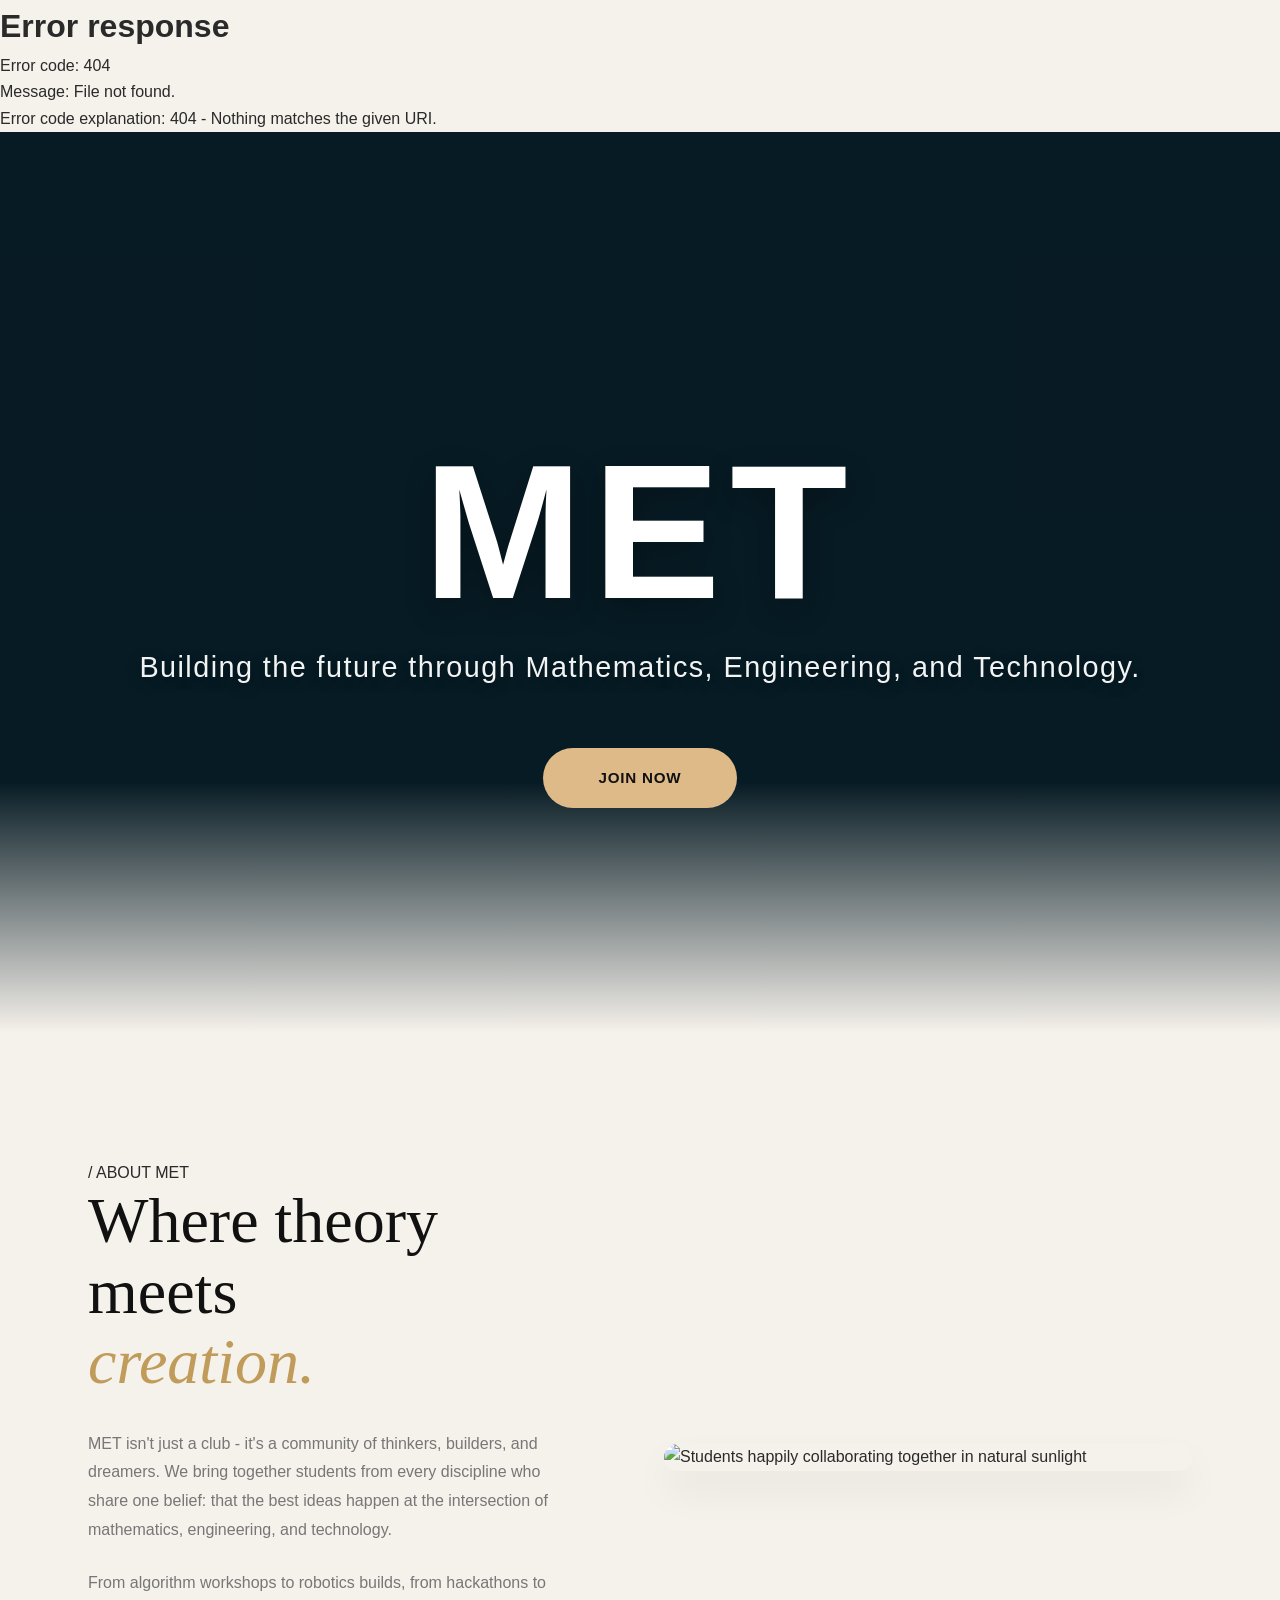
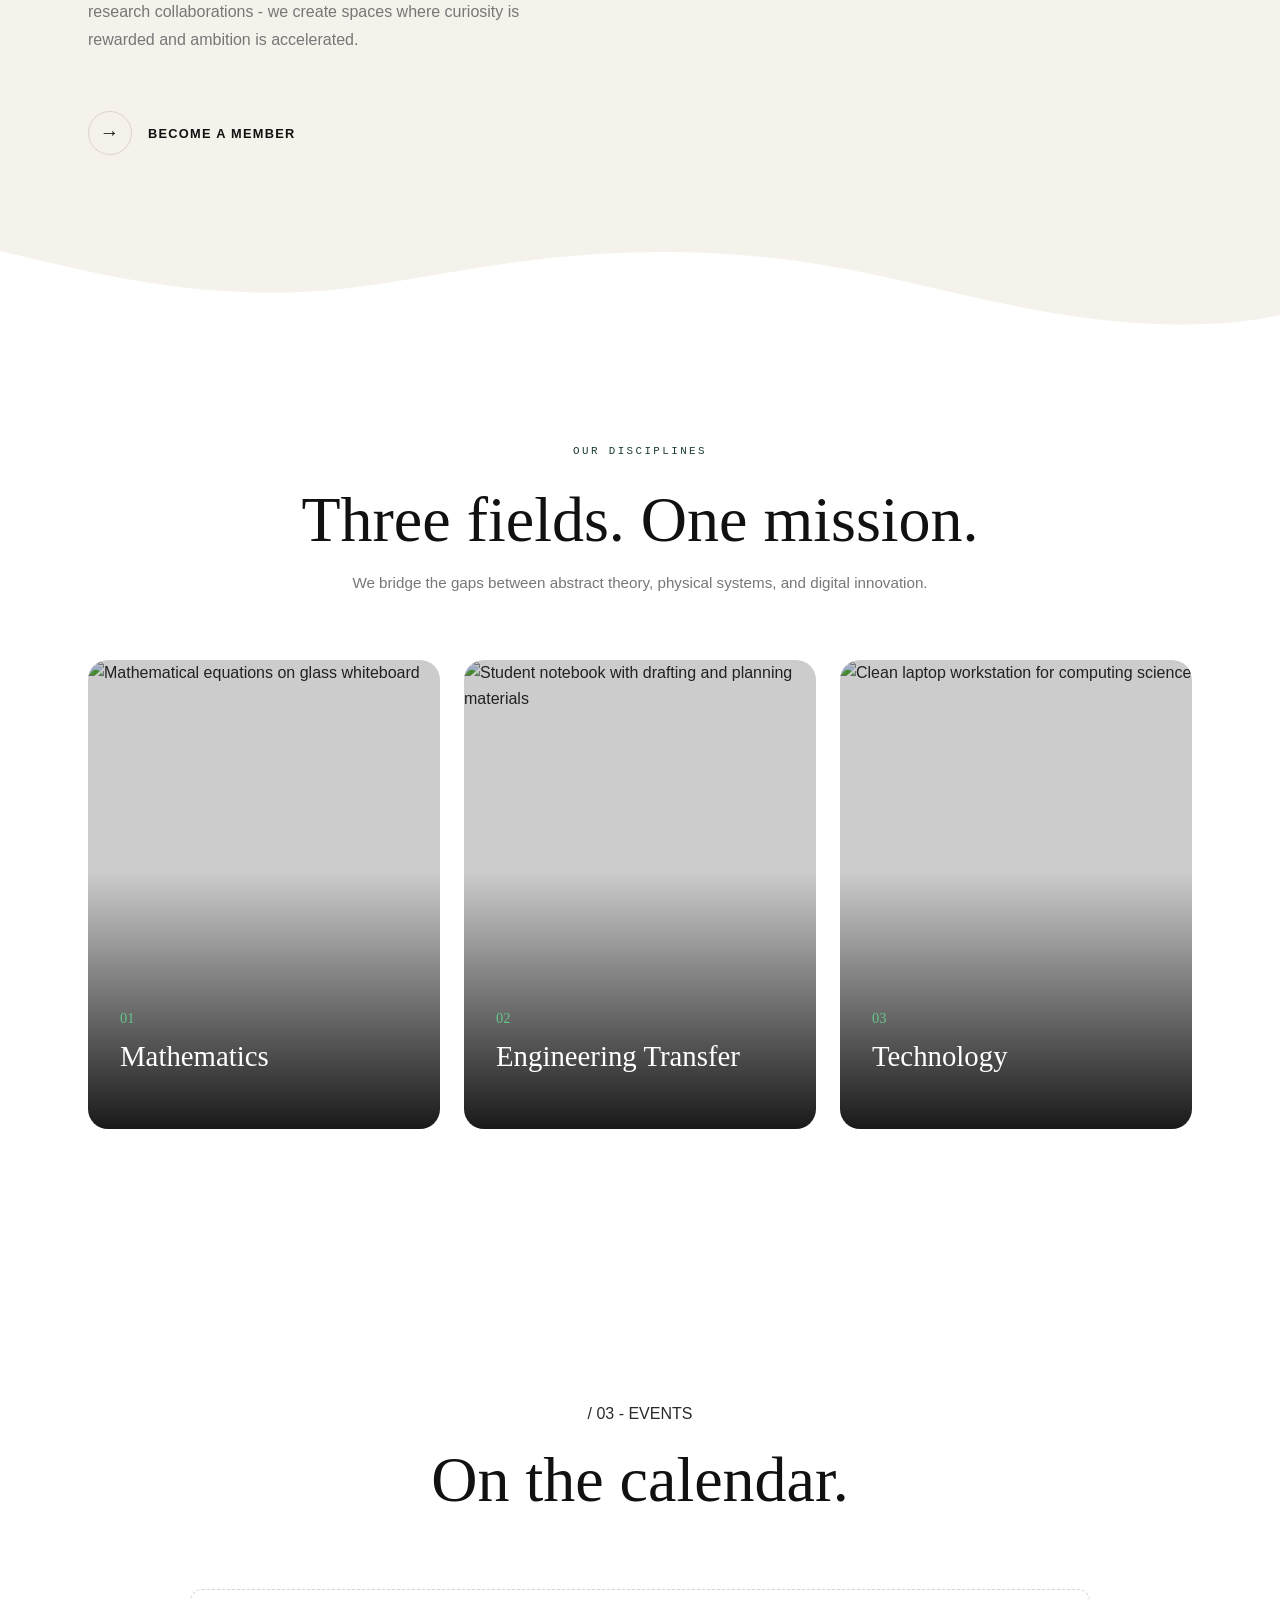
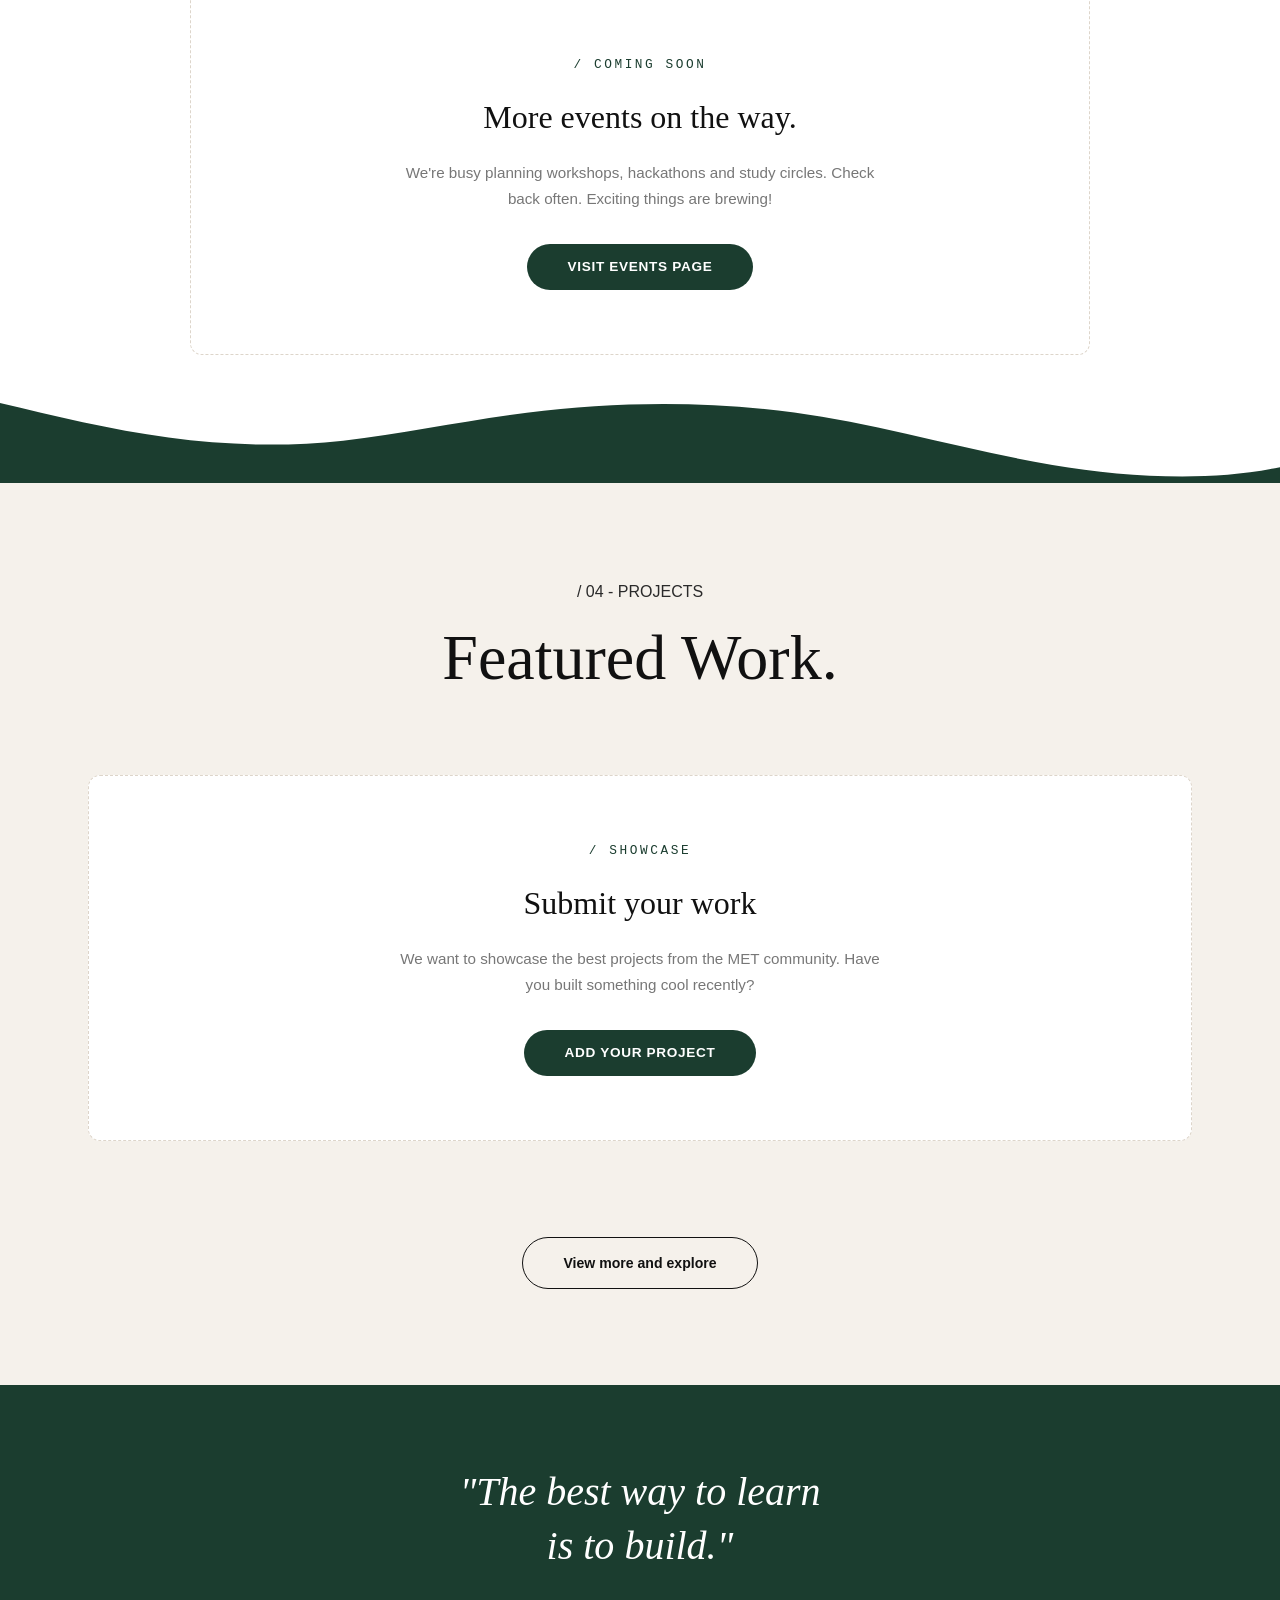
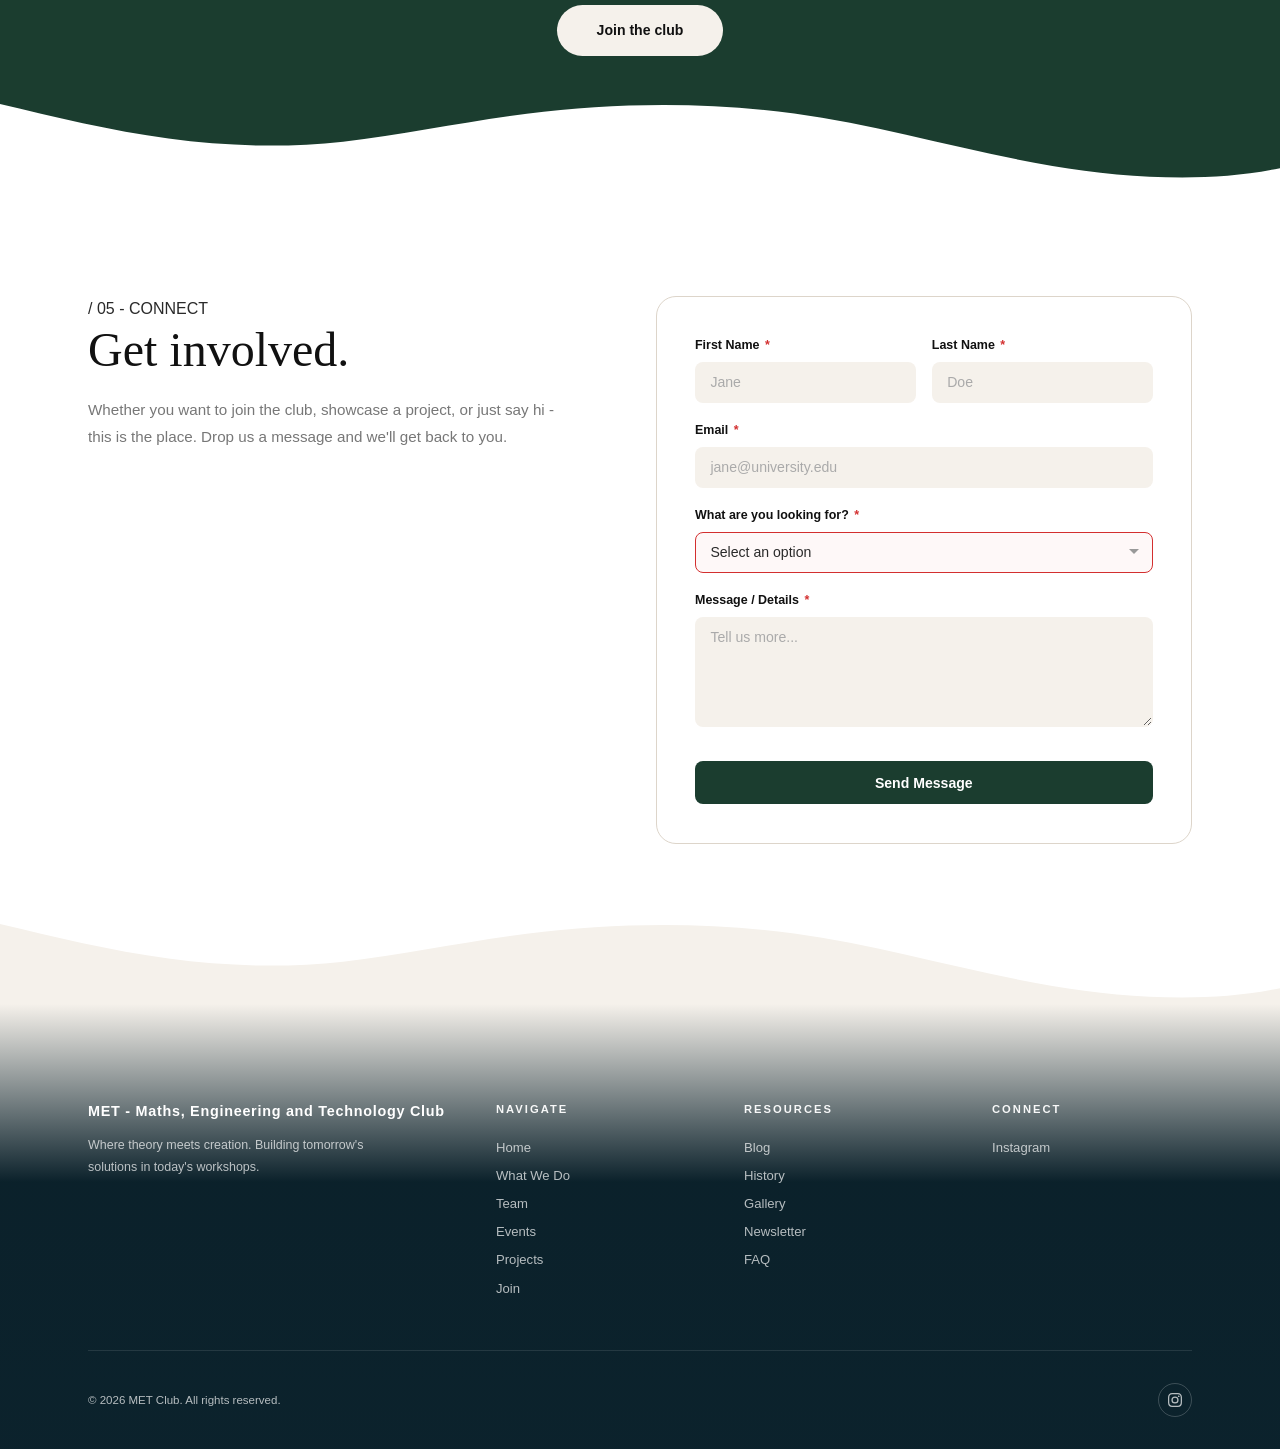
==== commit 7072f174: "Merge Saketh upstream updates" ====
--- a/index.html
+++ b/index.html
@@ -12,8 +12,8 @@
   <meta name="theme-color" content="#f5f1eb">
   <link rel="icon" type="image/svg+xml"
     href="data:image/svg+xml,%3Csvg xmlns='http://www.w3.org/2000/svg' viewBox='0 0 100 100'%3E%3Ctext y='.9em' font-size='90'%3E◈%3C/text%3E%3C/svg%3E">
-  <link rel="stylesheet" href="css/style.css?v=16">
-  <script src="js/config.js?v=16"></script>
+  <link rel="stylesheet" href="css/style.css?v=18">
+  <script src="js/config.js?v=18"></script>
 </head>
 
 <body>
@@ -351,7 +351,7 @@
   <!-- Footer injected by script.js from components/footer.html -->
   <div id="site-footer"></div>
 
-  <script src="js/script.js?v=16"></script>
+  <script src="js/script.js?v=18"></script>
 </body>
 
 </html>
--- a/css/style.css
+++ b/css/style.css
@@ -63,6 +63,7 @@
   scroll-behavior: smooth;
   scrollbar-width: thin;
   scrollbar-color: var(--green) var(--cream);
+  overflow-x: hidden;
 }
 html::-webkit-scrollbar { width: 6px; }
 html::-webkit-scrollbar-track { background: var(--cream); }
@@ -95,11 +96,9 @@
   position: fixed;
   top: 0; left: 0; width: 100%;
   z-index: 100;
-  padding: 1rem 0;
-  transform: translateY(-100%);
-  opacity: 0;
-  visibility: hidden;
-  transition: transform 0.4s var(--ease), opacity 0.4s var(--ease), visibility 0.4s var(--ease), background 0.3s var(--ease);
+  padding: 1.5rem 0;
+  background: linear-gradient(to bottom, rgba(0,0,0,0.6), transparent);
+  transition: background 0.3s var(--ease), padding 0.3s var(--ease);
 }
 
 .nav.scrolled {
@@ -107,9 +106,7 @@
   backdrop-filter: blur(16px);
   -webkit-backdrop-filter: blur(16px);
   border-bottom: 1px solid rgba(255,255,255,0.05);
-  transform: translateY(0);
-  opacity: 1;
-  visibility: visible;
+  padding: 1rem 0;
 }
 
 .nav .container {
@@ -1204,64 +1201,24 @@
 
 
 .tech-dashboard {
-  display: grid;
-  grid-template-columns: 1fr 1fr;
+  display: flex;
+  flex-direction: column;
   gap: 1.5rem;
   margin-top: auto;
 }
-
-.quick-stats-card {
-  background: #1e293b;
-  border-radius: 12px;
-  padding: 1.5rem;
-  color: white;
-  box-shadow: 0 10px 20px rgba(0,0,0,0.1);
-  display: flex;
-  flex-direction: column;
-  justify-content: center;
-}
-.quick-stats-card h5 { color: white; font-family: var(--font-sans); font-size: 1rem; letter-spacing: 0.05em; margin-bottom: 1.5rem; font-weight: 700; text-transform: uppercase;}
-.stat-item { margin-bottom: 1rem; }
-.stat-label { display: flex; justify-content: space-between; font-size: 0.85rem; font-weight: 600; font-family: var(--font-sans); margin-bottom: 0.4rem; color: #f1f5f9; }
-.stat-bar-bg { width: 100%; height: 8px; background: rgba(255,255,255,0.1); border-radius: 4px; overflow: hidden; }
-.stat-bar-fill { height: 100%; background: var(--green); border-radius: 4px; }
-
-.current-project-wrapper { display: flex; flex-direction: column; gap: 1rem; height: 100%; }
-.current-project-card {
-  background: linear-gradient(135deg, #e0f8e9 0%, #c4ebd4 100%);
-  border: 1px solid rgba(0, 255, 0, 0.3);
-  border-radius: 12px;
-  padding: 1.5rem;
-  box-shadow: 0 0 20px rgba(74, 222, 128, 0.4);
-  text-align: center;
-  flex: 1;
-  display: flex;
-  flex-direction: column;
-  justify-content: center;
-  align-items: center;
-}
-.project-badge {
-  background: var(--green);
-  color: white;
-  font-family: var(--font-sans);
-  font-size: 0.8rem;
-  font-weight: 700;
-  padding: 0.5rem 1rem;
-  border-radius: 20px;
-  margin-bottom: 1rem;
-  box-shadow: 0 4px 10px rgba(27, 61, 47, 0.2);
-}
-.project-title { font-weight: 700; font-size: 1.2rem; font-family: var(--font-sans); margin-bottom: 0.3rem; color: var(--black); }
-.project-desc { font-size: 0.9rem; color: var(--text); }
 
 .action-buttons { display: flex; justify-content: center; gap: 0.8rem; }
 .action-btn { 
   display: flex; flex-direction: column; align-items: center; justify-content: center; gap: 0.4rem;
   background: var(--white); border: 1px solid var(--border); border-radius: 8px; 
   padding: 0.6rem; font-size: 0.75rem; font-weight: 600; font-family: var(--font-sans); color: var(--black); cursor: pointer; flex: 1; transition: var(--t-fast);
+  text-decoration: none; /* for <a> tags */
+  -webkit-appearance: none; appearance: none; /* strip native <button> styles */
 }
 .action-btn:hover { background: var(--green); color: white; border-color: var(--green); }
 .action-btn:hover svg { stroke: white; }
+.action-btn:hover svg[fill="currentColor"] { fill: white; stroke: none; }
+
 
 
 
@@ -1311,3 +1268,8 @@
   .prev-btn { left: -0.5rem; }
   .next-btn { right: -0.5rem; }
 }
+
+/* Hide iOS Play Button Overlay on Background Videos */
+video { pointer-events: none; }
+video::-webkit-media-controls { display: none !important; }
+video::-webkit-media-controls-start-playback-button { display: none !important; -webkit-appearance: none; }
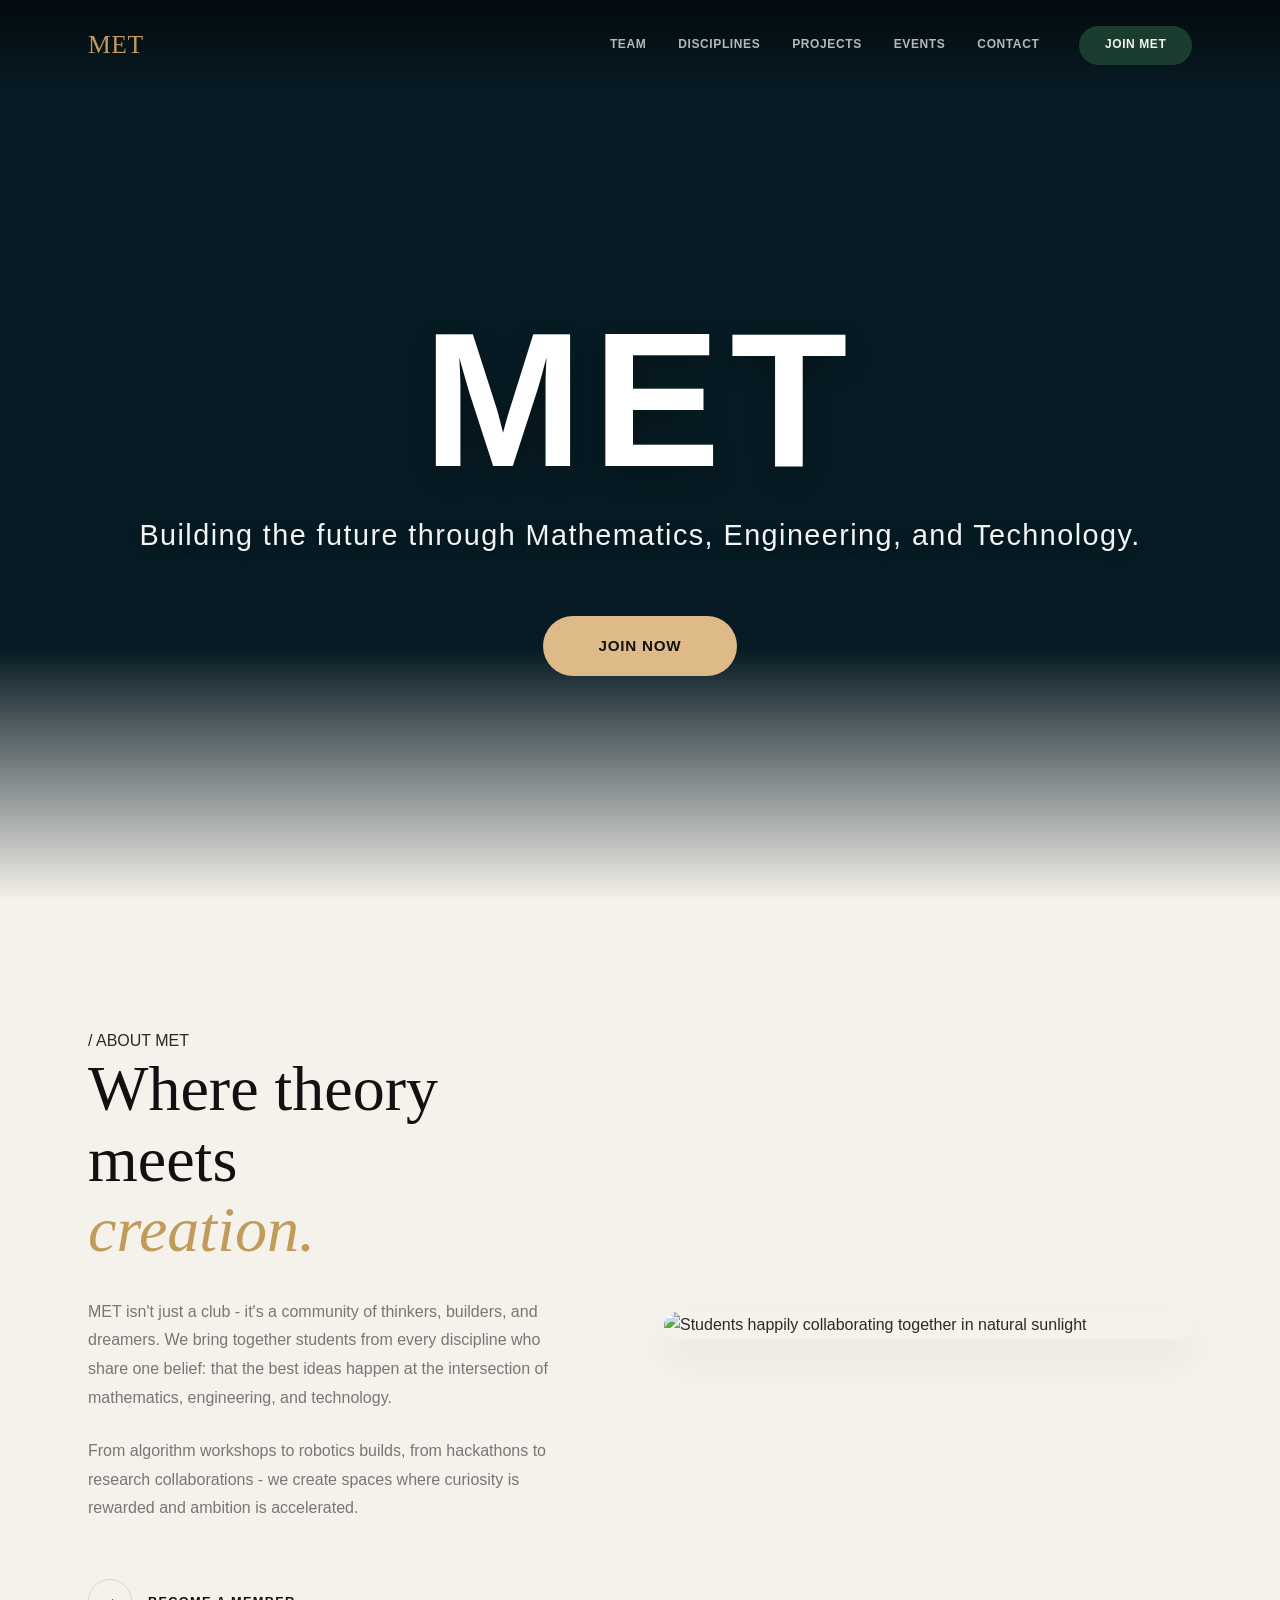
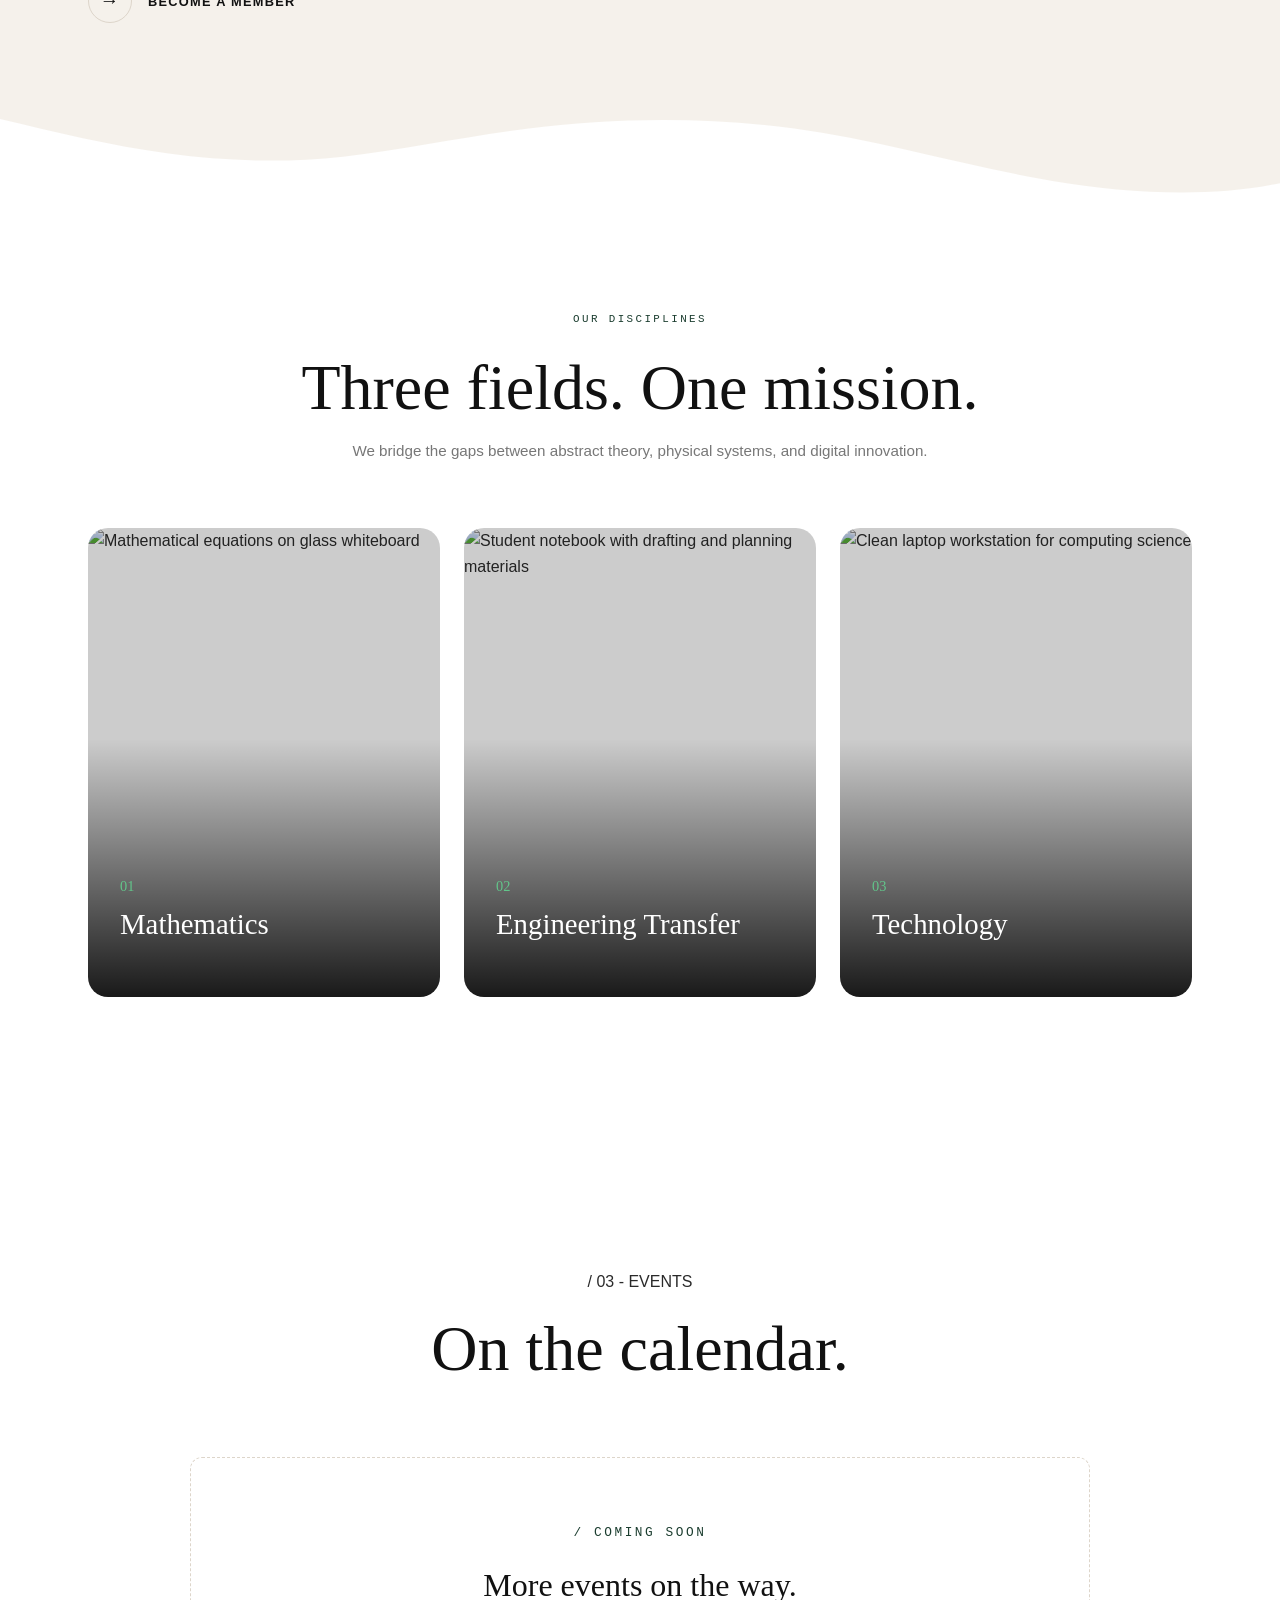
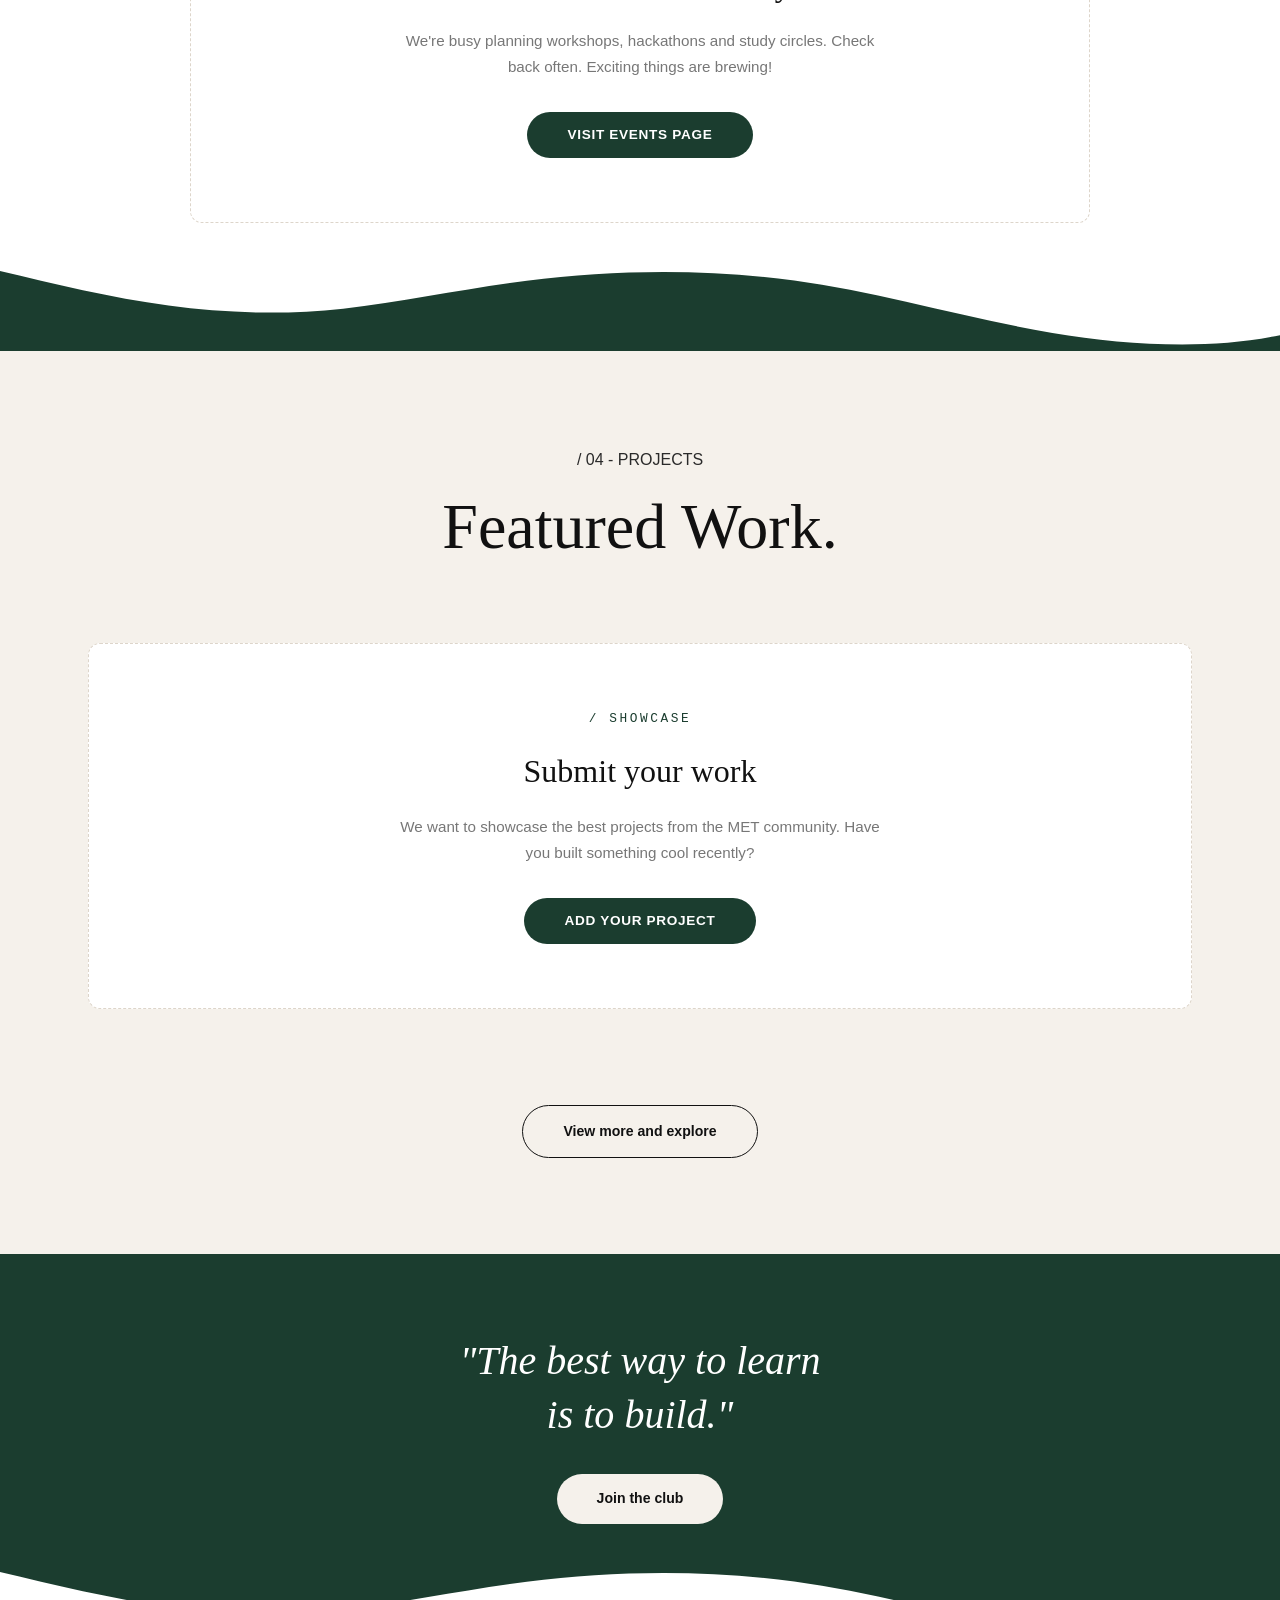
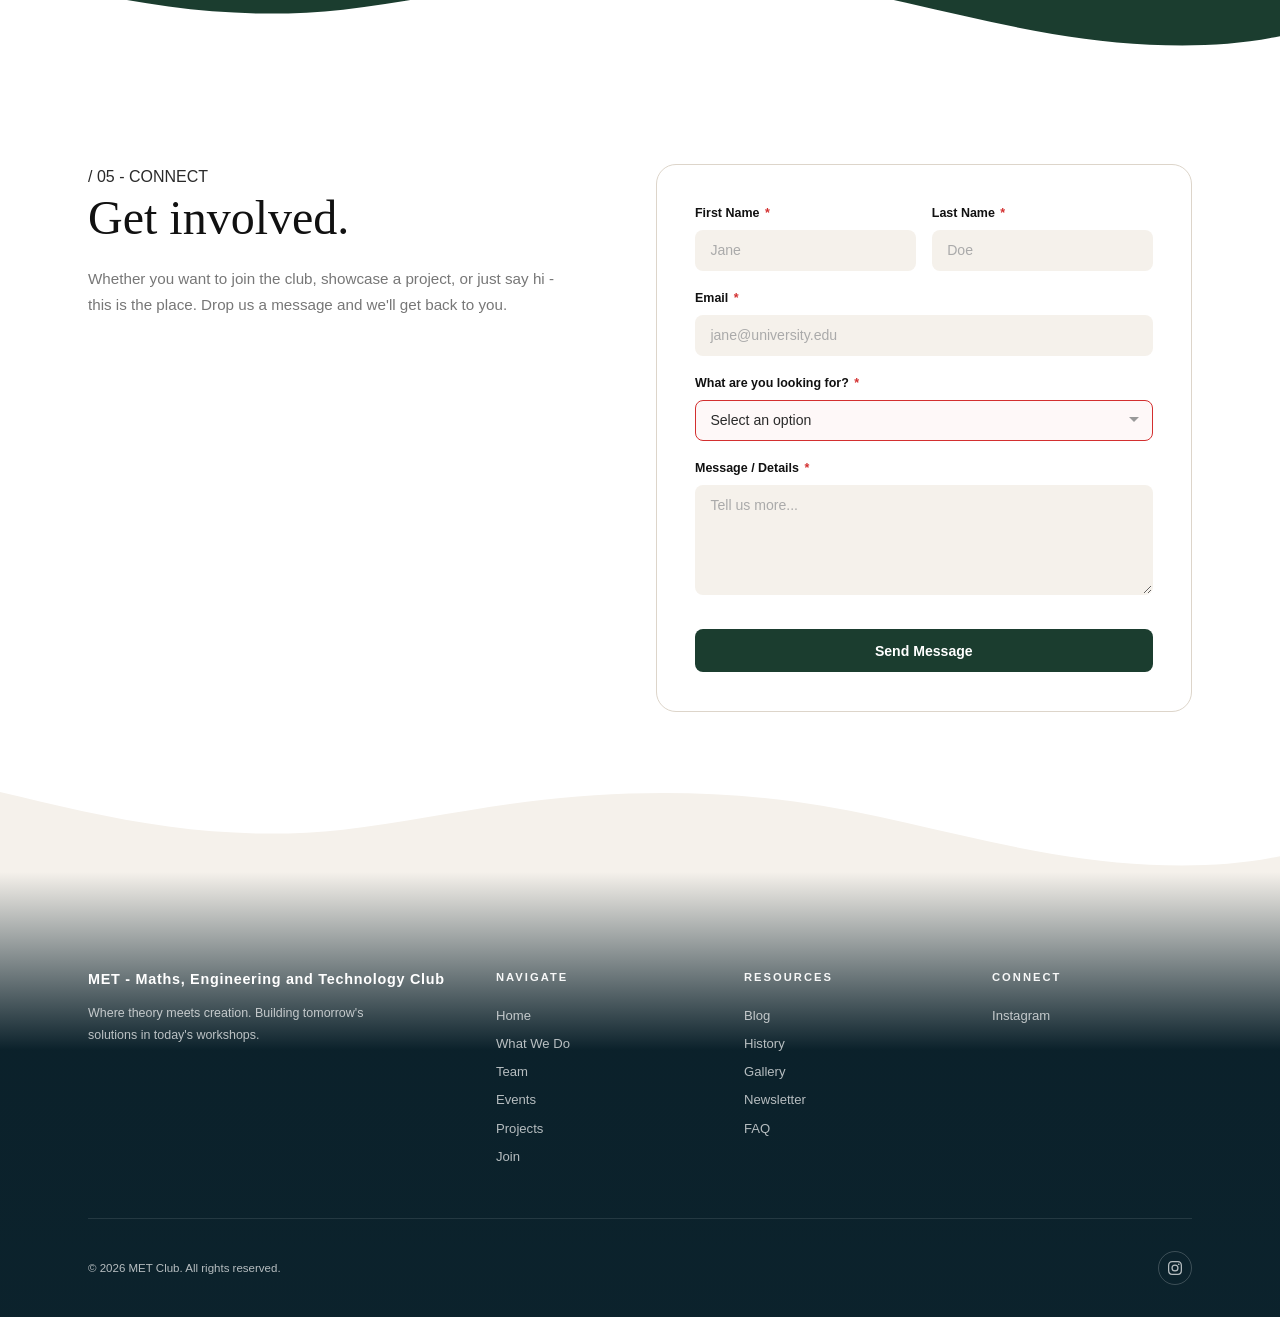
==== commit 79d21489: "Update join links to Google Form" ====
--- a/index.html
+++ b/index.html
@@ -12,8 +12,8 @@
   <meta name="theme-color" content="#f5f1eb">
   <link rel="icon" type="image/svg+xml"
     href="data:image/svg+xml,%3Csvg xmlns='http://www.w3.org/2000/svg' viewBox='0 0 100 100'%3E%3Ctext y='.9em' font-size='90'%3E◈%3C/text%3E%3C/svg%3E">
-  <link rel="stylesheet" href="css/style.css?v=18">
-  <script src="js/config.js?v=18"></script>
+  <link rel="stylesheet" href="css/style.css?v=19">
+  <script src="js/config.js?v=19"></script>
 </head>
 
 <body>
@@ -49,7 +49,7 @@
       <div class="hero-ocean-center reveal">
         <h1 class="hero-ocean-title">MET</h1>
         <p class="hero-ocean-subtitle">Building the future through Mathematics, Engineering, and Technology.</p>
-        <a href="index.html#contact" class="hero-ocean-btn">Join Now</a>
+        <a href="https://docs.google.com/forms/d/e/1FAIpQLSdXDCR1ezdg7u17N6uvGnT00_TwUoH--gCFl9FO8PW9S9tohw/viewform" class="hero-ocean-btn" target="_blank" rel="noopener noreferrer">Join Now</a>
       </div>
 
     </div>
@@ -73,7 +73,7 @@
             of mathematics, engineering, and technology.</p>
           <p class="about-text">From algorithm workshops to robotics builds, from hackathons to research collaborations
             - we create spaces where curiosity is rewarded and ambition is accelerated.</p>
-          <a href="index.html#contact" class="about-link">
+          <a href="https://docs.google.com/forms/d/e/1FAIpQLSdXDCR1ezdg7u17N6uvGnT00_TwUoH--gCFl9FO8PW9S9tohw/viewform" class="about-link" target="_blank" rel="noopener noreferrer">
             <span class="about-link-icon">→</span>
             BECOME A MEMBER
           </a>
@@ -245,7 +245,7 @@
   <section class="cta-band" id="cta-band">
     <div class="container">
       <p class="cta-band-quote reveal">"The best way to learn<br>is to <em>build.</em>"</p>
-      <a href="index.html#contact" class="cta-band-btn reveal">Join the club</a>
+      <a href="https://docs.google.com/forms/d/e/1FAIpQLSdXDCR1ezdg7u17N6uvGnT00_TwUoH--gCFl9FO8PW9S9tohw/viewform" class="cta-band-btn reveal" target="_blank" rel="noopener noreferrer">Join the club</a>
     </div>
 
     <!-- Wave Transition to next section -->
@@ -351,7 +351,7 @@
   <!-- Footer injected by script.js from components/footer.html -->
   <div id="site-footer"></div>
 
-  <script src="js/script.js?v=18"></script>
+  <script src="js/script.js?v=19"></script>
 </body>
 
 </html>
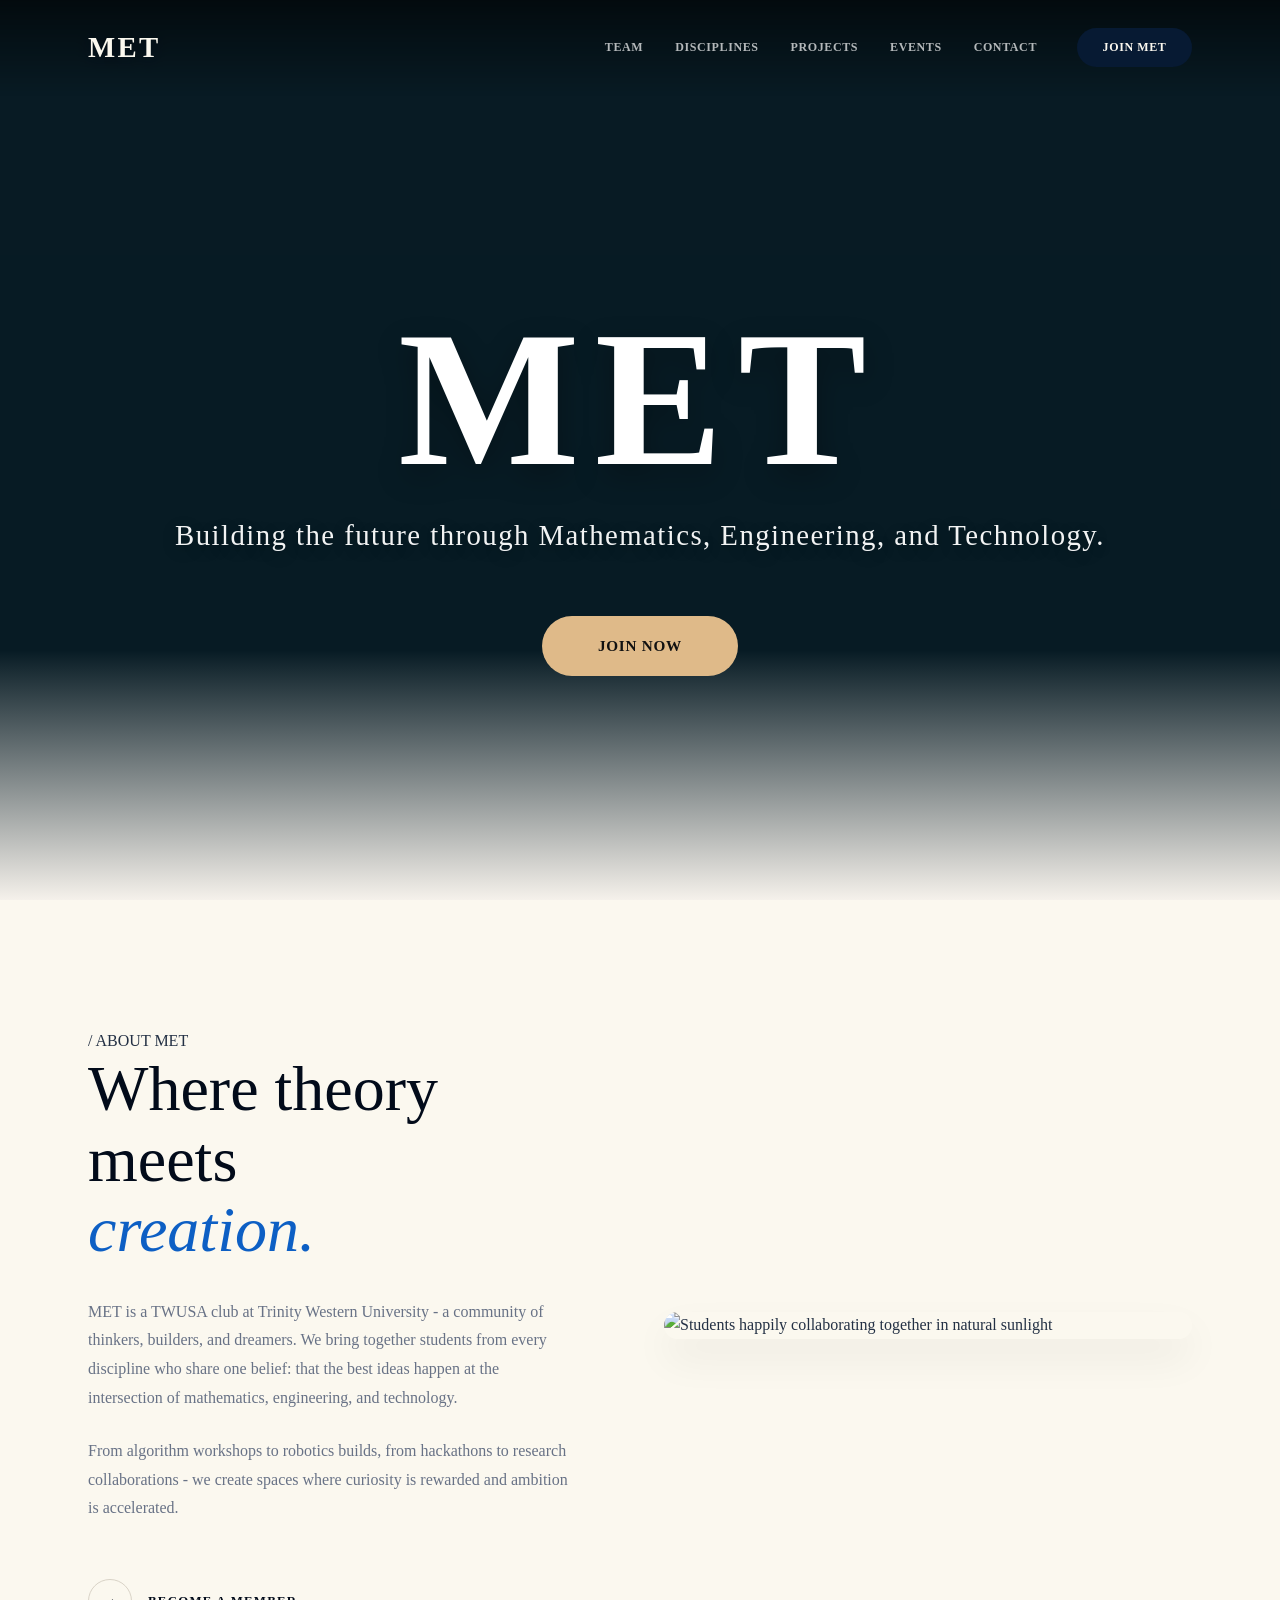
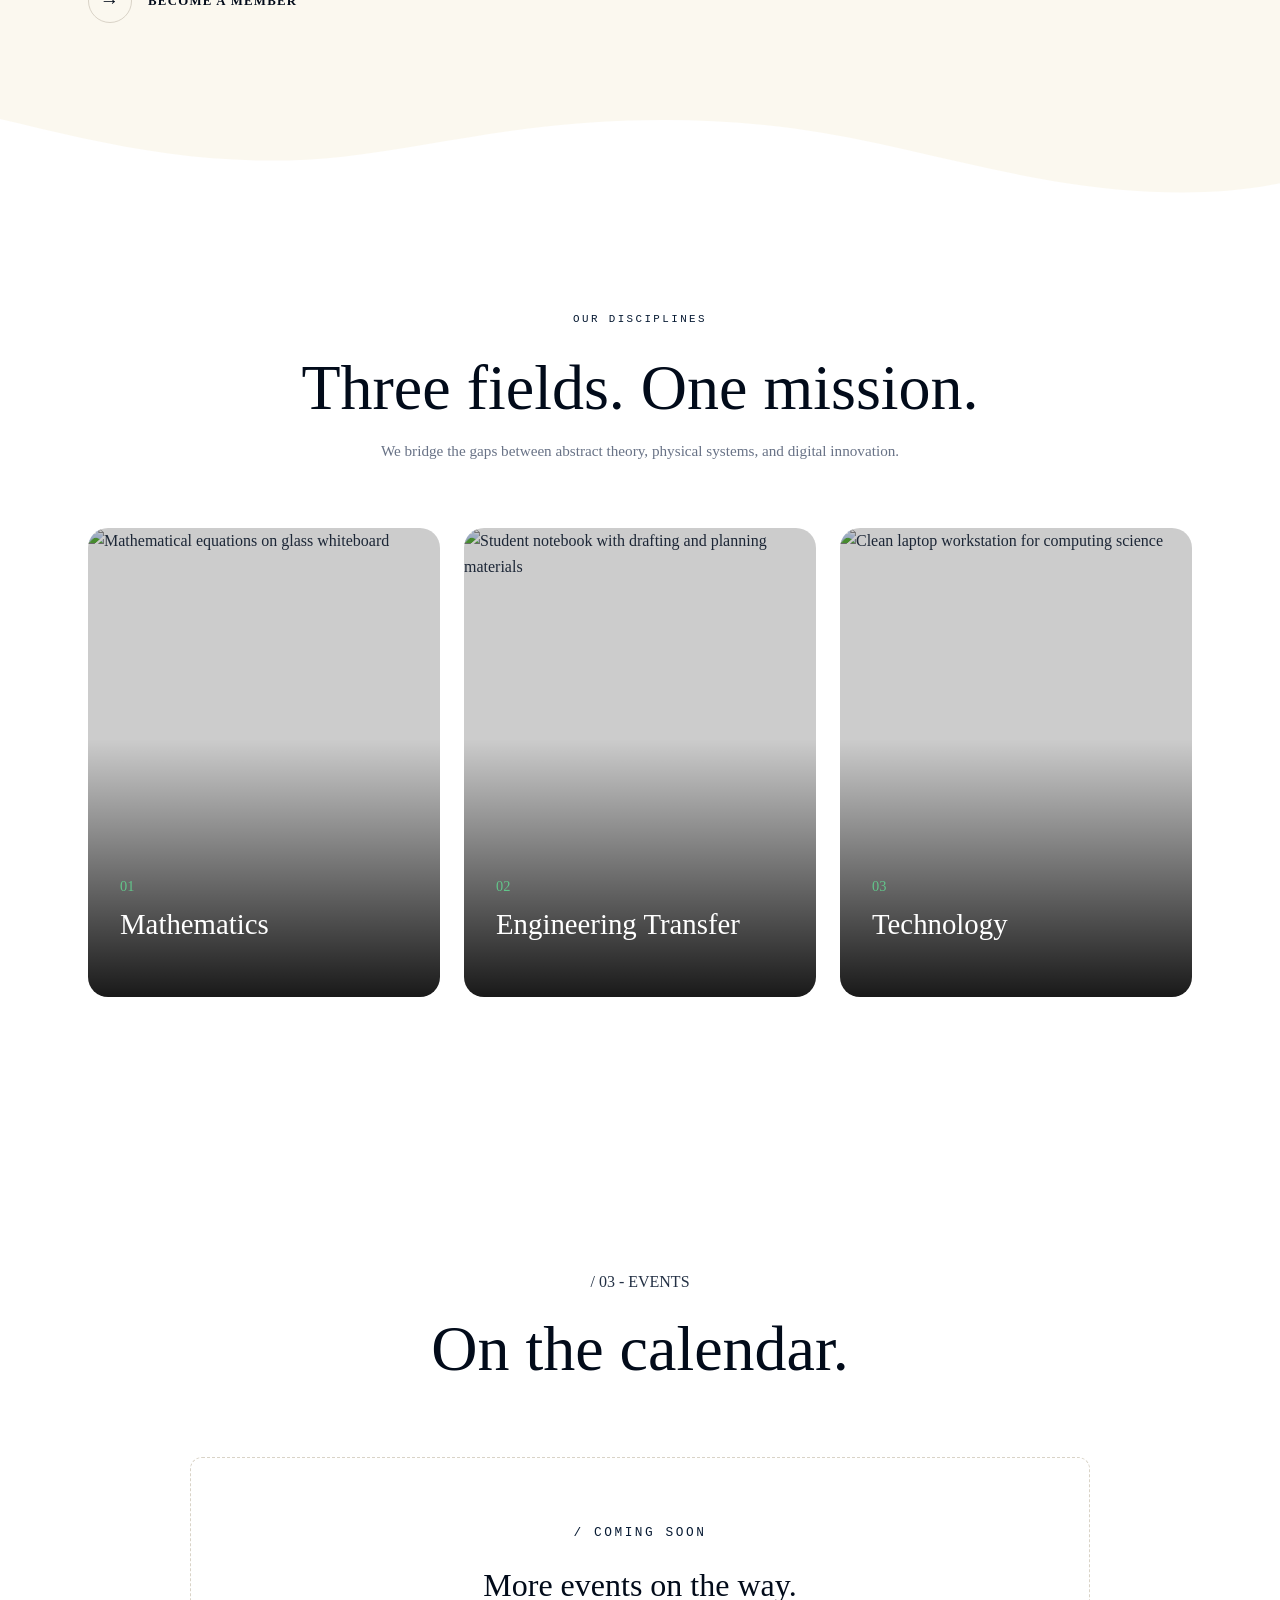
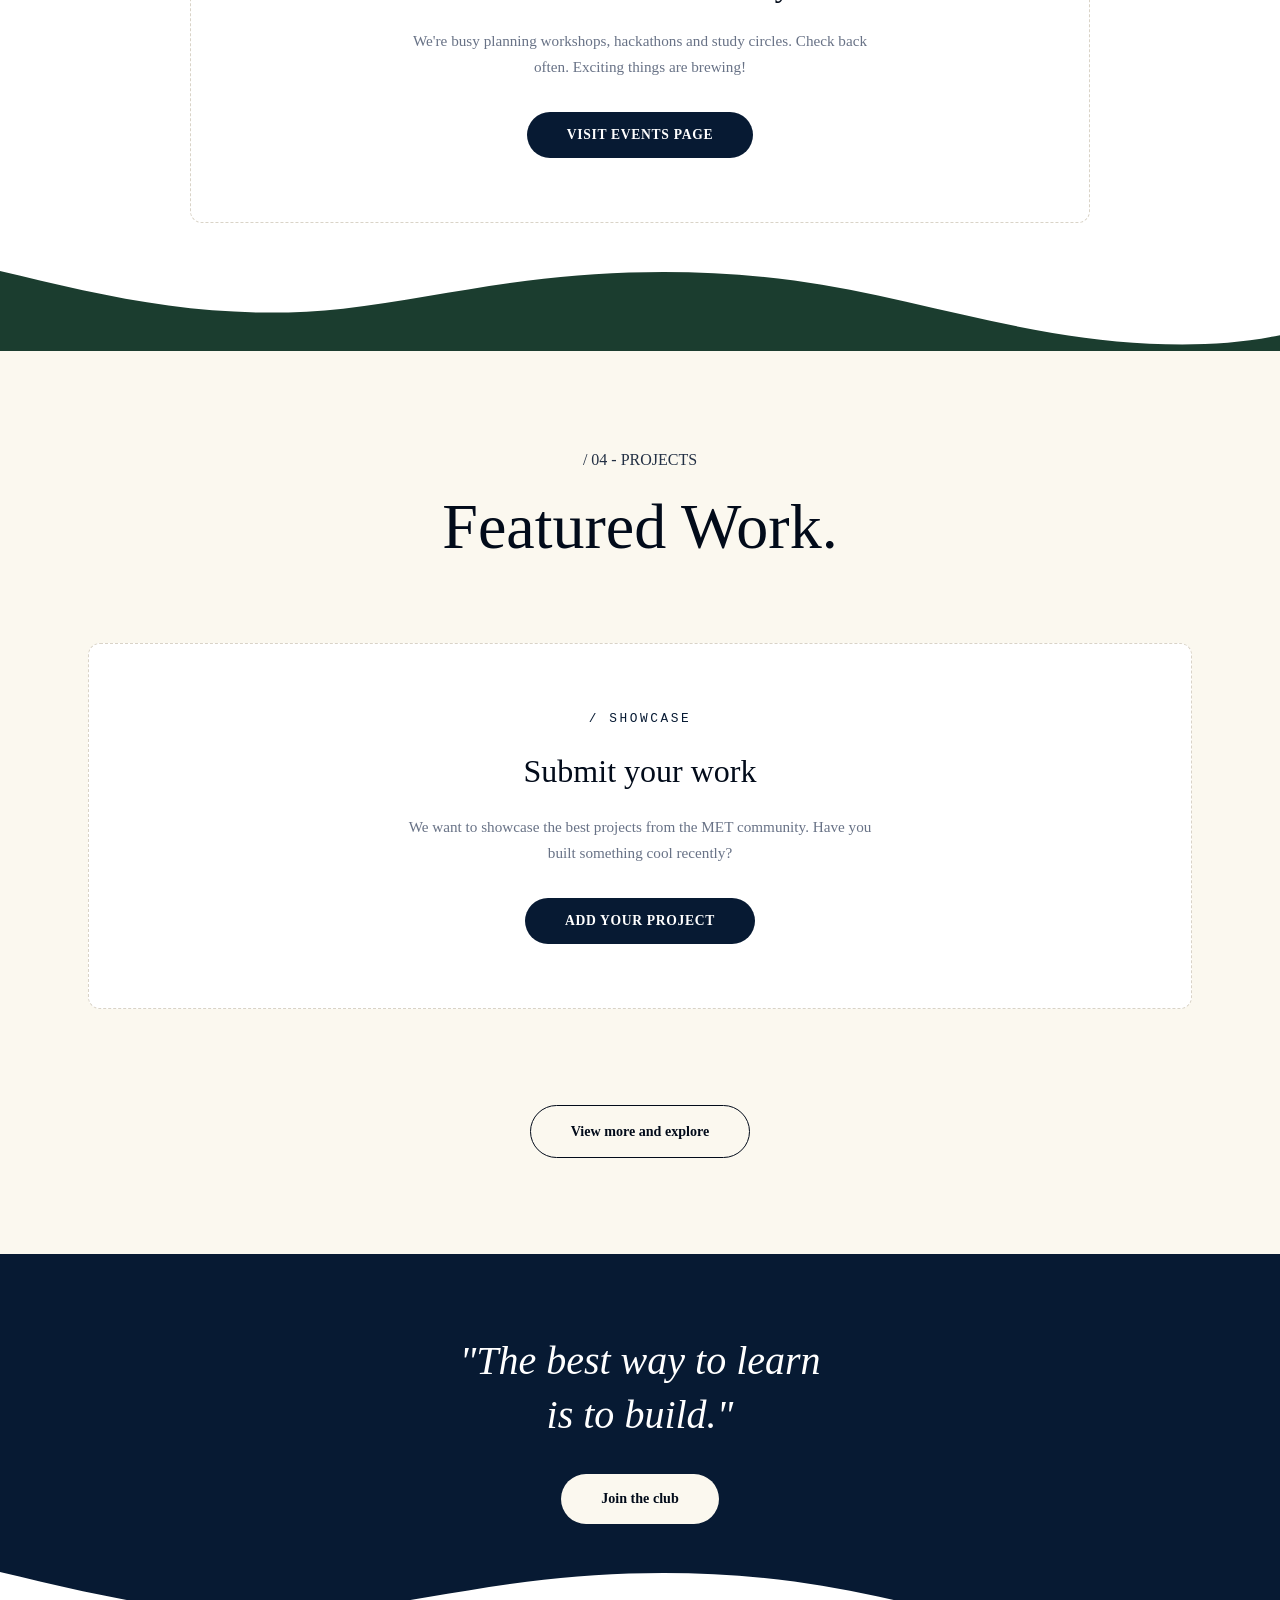
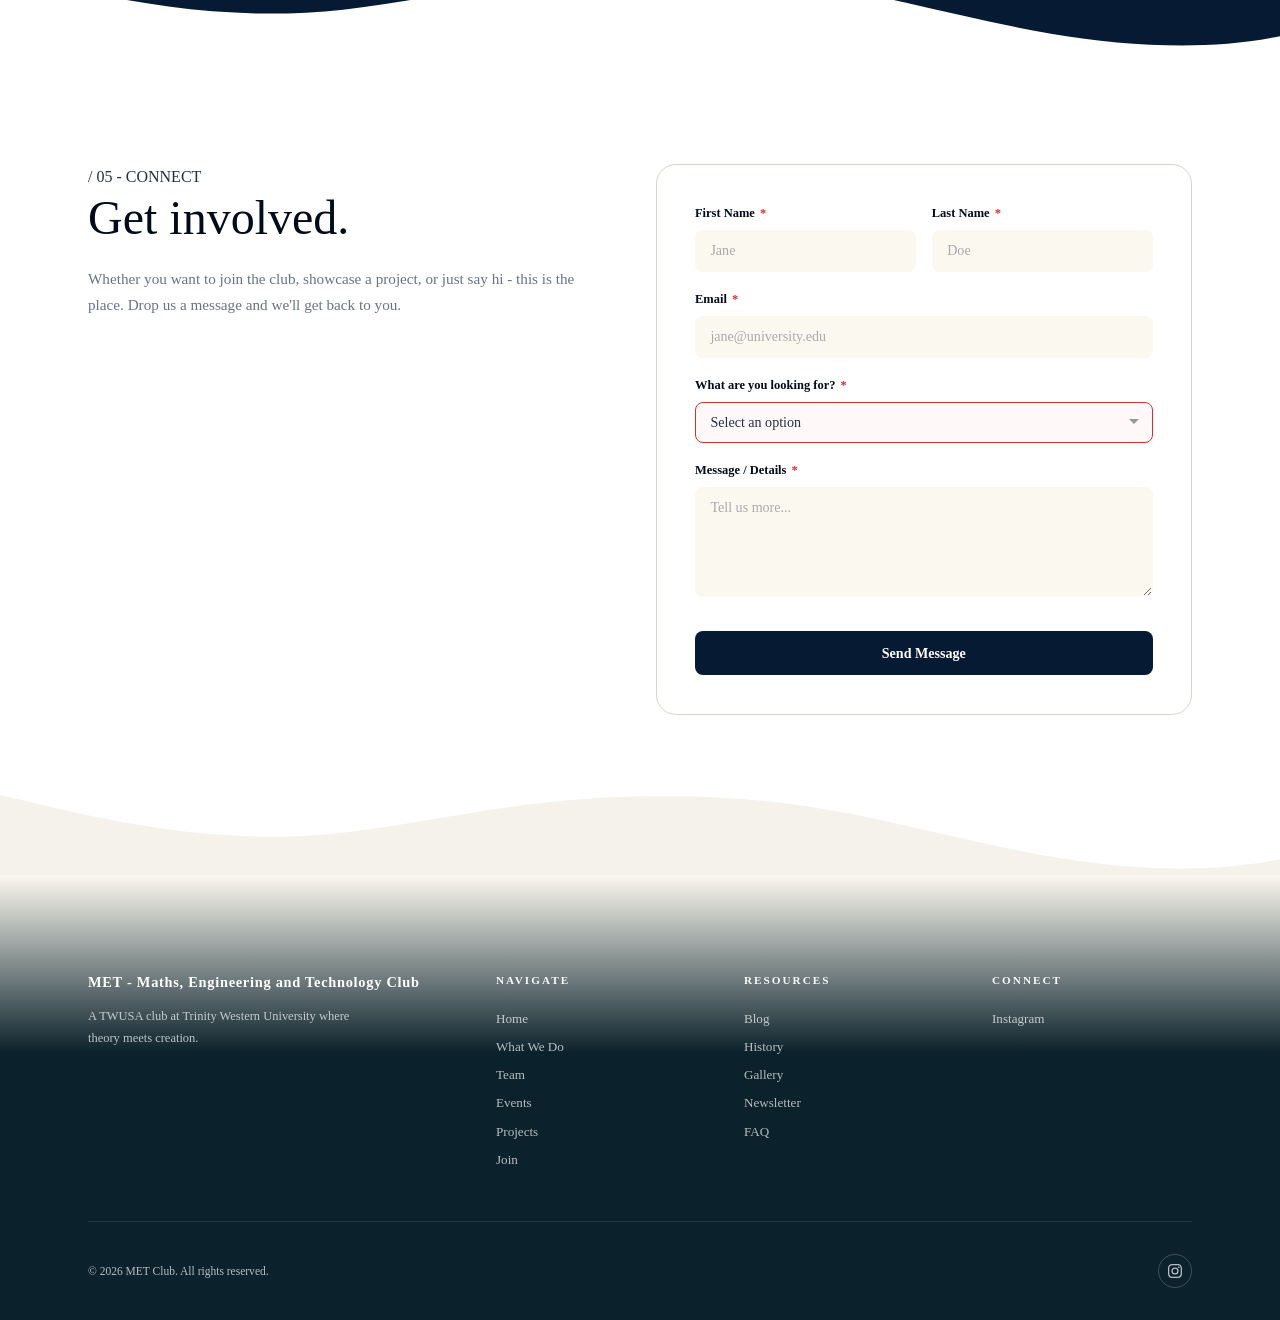
==== commit b079a1f3: "Update MET site theme and contact details" ====
--- a/index.html
+++ b/index.html
@@ -68,7 +68,7 @@
         <div class="about-content reveal-left">
           <p class="section-label">/ ABOUT MET</p>
           <h2 class="about-title">Where theory meets<br><em>creation.</em></h2>
-          <p class="about-text">MET isn't just a club - it's a community of thinkers, builders, and dreamers. We bring
+          <p class="about-text">MET is a TWUSA club at Trinity Western University - a community of thinkers, builders, and dreamers. We bring
             together students from every discipline who share one belief: that the best ideas happen at the intersection
             of mathematics, engineering, and technology.</p>
           <p class="about-text">From algorithm workshops to robotics builds, from hackathons to research collaborations
--- a/css/style.css
+++ b/css/style.css
@@ -1,9 +1,9 @@
 /* ============================================================
    MET CLUB — Final Design System
-   Cream · Forest Green · Big Serif · Lots of Air
+   Paper · Blueprint Navy · Editorial Serif · Lots of Air
    ============================================================ */
 
-@import url('https://fonts.googleapis.com/css2?family=DM+Serif+Display:ital@0;1&family=Inter:wght@300;400;500;600;700&family=JetBrains+Mono:wght@400;500&display=swap');
+@import url('https://fonts.googleapis.com/css2?family=Libre+Baskerville:wght@400;700&family=Playfair+Display:wght@600;700;800;900&family=JetBrains+Mono:wght@400;500&display=swap');
 
 /* ── Tokens ────────────────────────────────────────────────── */
 /* 
@@ -13,24 +13,24 @@
 */
 :root {
   /* COLORS */
-  --cream: #f5f1eb;         /* Main light background color */
-  --cream-dark: #ece7df;    /* Slightly darker cream for subtle contrasts */
+  --cream: #fbf8ef;         /* Main light background color */
+  --cream-dark: #efe8d8;    /* Slightly darker cream for subtle contrasts */
   --white: #ffffff;         /* Pure white for cards and form fields */
-  --green: #1b3d2f;         /* Deep forest green for main headers and dark sections */
-  --green-light: #2a5c45;   /* Hover state for buttons */
-  --green-tag: #1b6b42;     /* Bright green for text tags */
-  --green-tag-bg: #dceee4;  /* Light green background for text tags */
-  --black: #111111;         /* Off-black for deepest contrast */
-  --text: #2a2a2a;          /* Main paragraph text color (softer than black) */
-  --text-muted: #777777;    /* Used for subtitles and meta text */
+  --green: #071a33;         /* Blueprint navy for main headers and dark sections */
+  --green-light: #143e7a;   /* Hover state for buttons */
+  --green-tag: #0f57b7;     /* Bright blue for text tags */
+  --green-tag-bg: #dbe9fb;  /* Light blue background for text tags */
+  --black: #020b1a;         /* Deep ink for strongest contrast */
+  --text: #233044;          /* Main paragraph text color */
+  --text-muted: #687286;    /* Used for subtitles and meta text */
   --text-light: #aaaaaa;    /* Used for placeholder text or footer text */
-  --border: #ddd5ca;        /* Color used for all section dividers and input borders */
-  --gold: #C09B5A;          /* Accent color used for highlighting special elements */
+  --border: #d9d3c7;        /* Color used for all section dividers and input borders */
+  --gold: #0d5fc4;          /* Accent color used for highlighting special elements */
 
   /* TYPOGRAPHY */
   /* If you want to swap out the fonts, update the Google Fonts import above and change these */
-  --font-serif: 'DM Serif Display', Georgia, 'Times New Roman', serif;
-  --font-sans: 'Inter', -apple-system, BlinkMacSystemFont, sans-serif;
+  --font-serif: 'Playfair Display', Georgia, 'Times New Roman', serif;
+  --font-sans: 'Libre Baskerville', Georgia, 'Times New Roman', serif;
   --font-mono: 'JetBrains Mono', 'Courier New', monospace;
 
   /* ANIMATION TIMINGS */
@@ -117,10 +117,16 @@
 
 .nav-brand {
   font-family: var(--font-serif);
-  font-size: 1.6rem;
-  font-weight: 400;
+  font-size: 1.8rem;
+  font-weight: 900;
+  color: var(--cream);
+  letter-spacing: 0.08em;
+  text-shadow: 0 2px 14px rgba(2, 11, 26, 0.75);
+}
+
+.nav.scrolled .nav-brand {
   color: var(--gold);
-  letter-spacing: 0.02em;
+  text-shadow: none;
 }
 
 .nav-right {
@@ -252,10 +258,10 @@
 }
 
 .hero-ocean-title {
-  font-family: var(--font-sans);
+  font-family: var(--font-serif);
   font-size: clamp(6rem, 15vw, 14rem);
-  font-weight: 800;
-  letter-spacing: 0.05em;
+  font-weight: 900;
+  letter-spacing: 0.08em;
   color: var(--white);
   line-height: 1;
   text-shadow: 0 10px 30px rgba(0,0,0,0.3);
@@ -577,6 +583,7 @@
   position: absolute;
   bottom: 0.75rem; left: 0.75rem;
   display: flex;
+  flex-wrap: wrap;
   gap: 0.35rem;
   opacity: 0;
   transform: translateY(8px);
@@ -1195,8 +1202,8 @@
 }
 
 .main-header { margin-bottom: 1.5rem; }
-.main-name { font-size: 3rem; font-weight: 700; font-family: var(--font-sans); color: var(--black); line-height: 1.1; margin-bottom: 0.5rem; letter-spacing: -0.02em; }
-.main-role { font-size: 1.1rem; font-weight: 700; font-family: var(--font-sans); color: var(--green); letter-spacing: 0.05em; }
+.main-name { font-size: 3rem; font-weight: 900; font-family: var(--font-serif); color: var(--black); line-height: 1.1; margin-bottom: 0.5rem; letter-spacing: 0.04em; }
+.main-role { font-size: 1.1rem; font-weight: 700; font-family: var(--font-sans); color: var(--green); letter-spacing: 0.08em; }
 .main-bio { font-size: 1.1rem; color: var(--text); line-height: 1.6; margin-bottom: 2rem; }
 
 
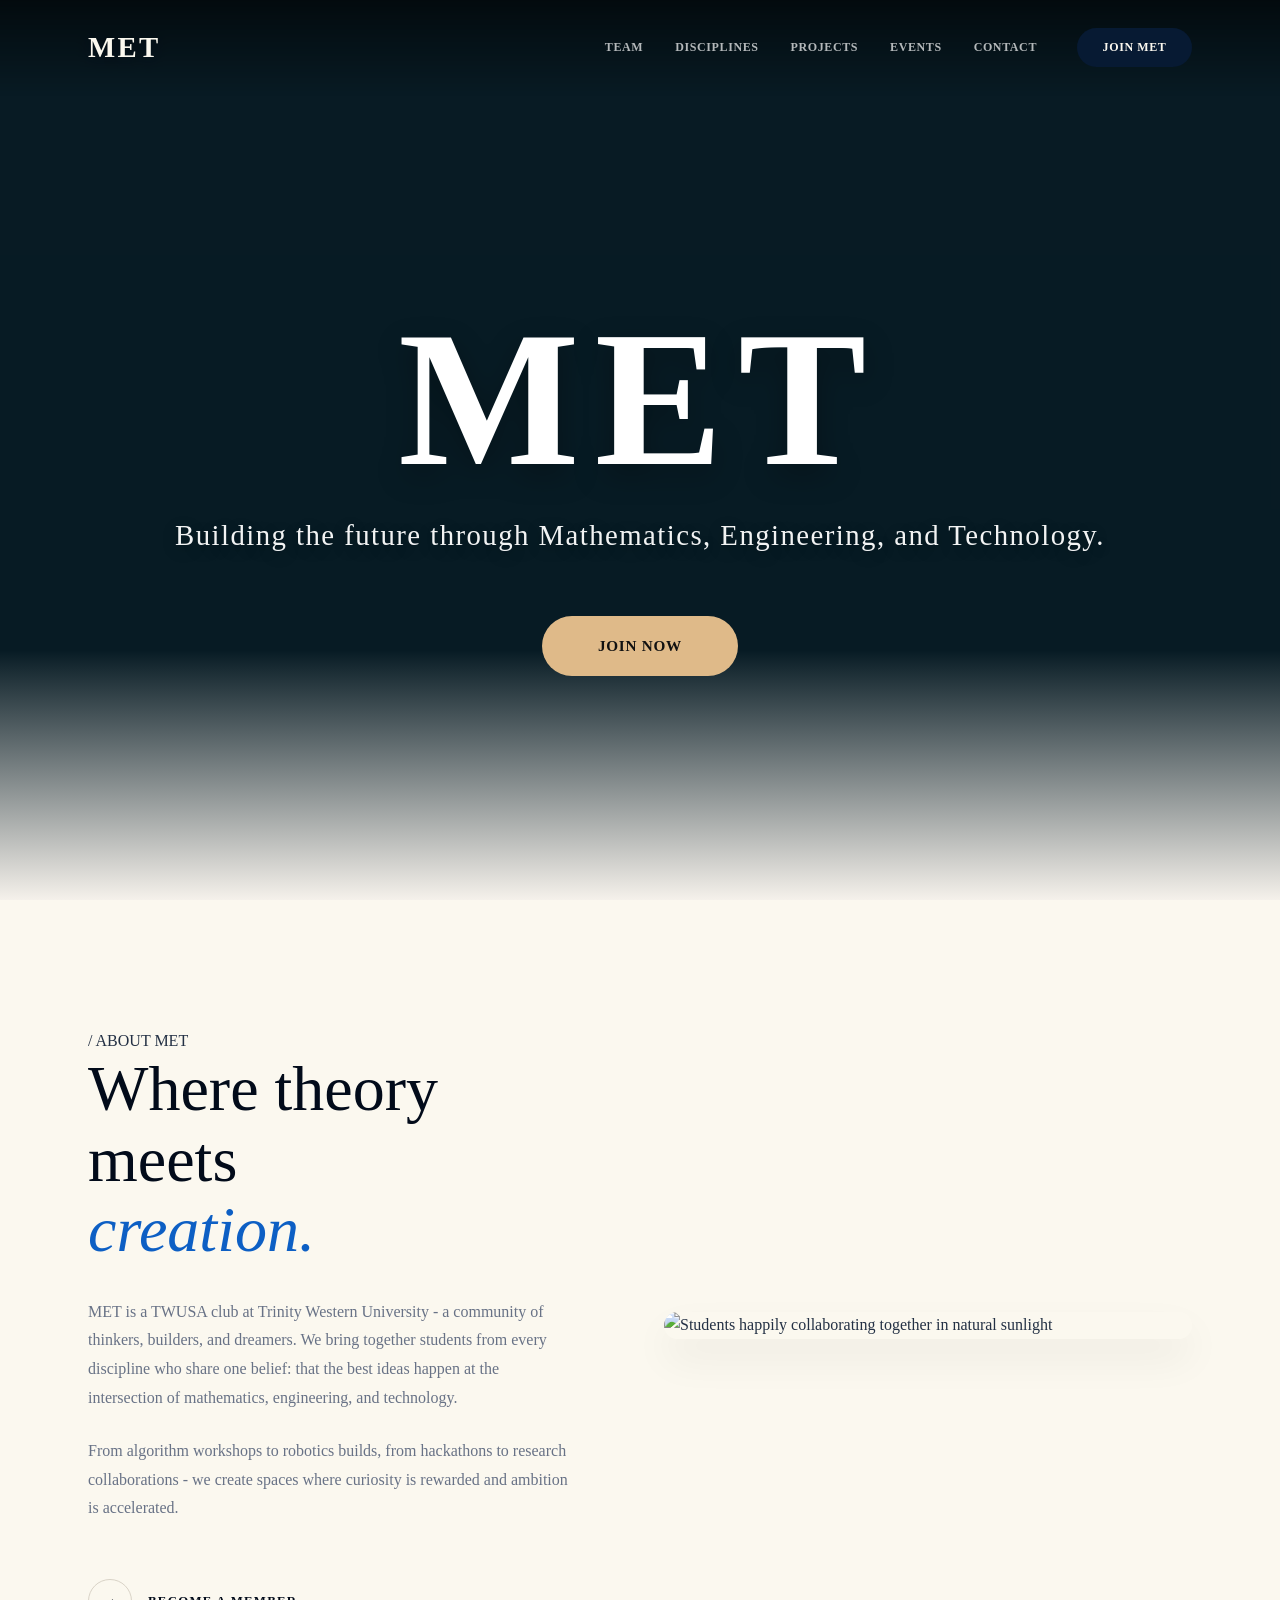
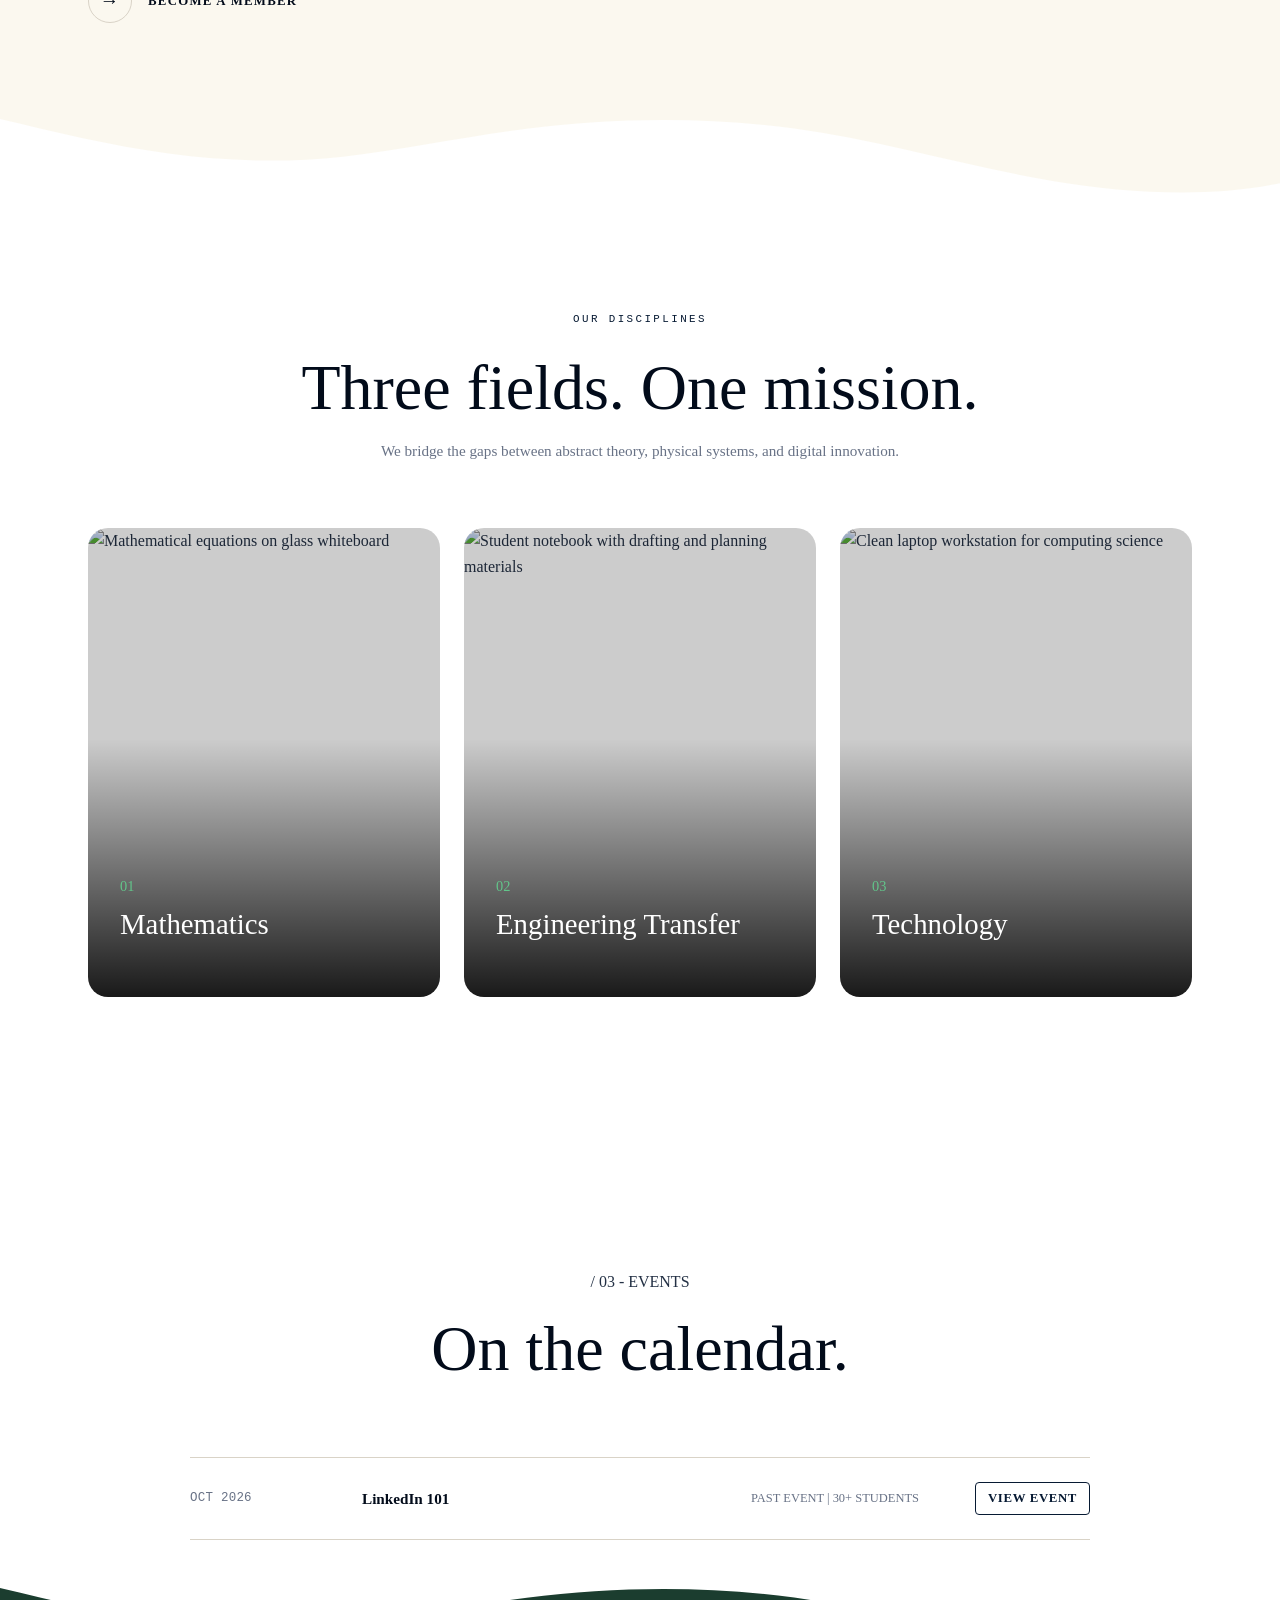
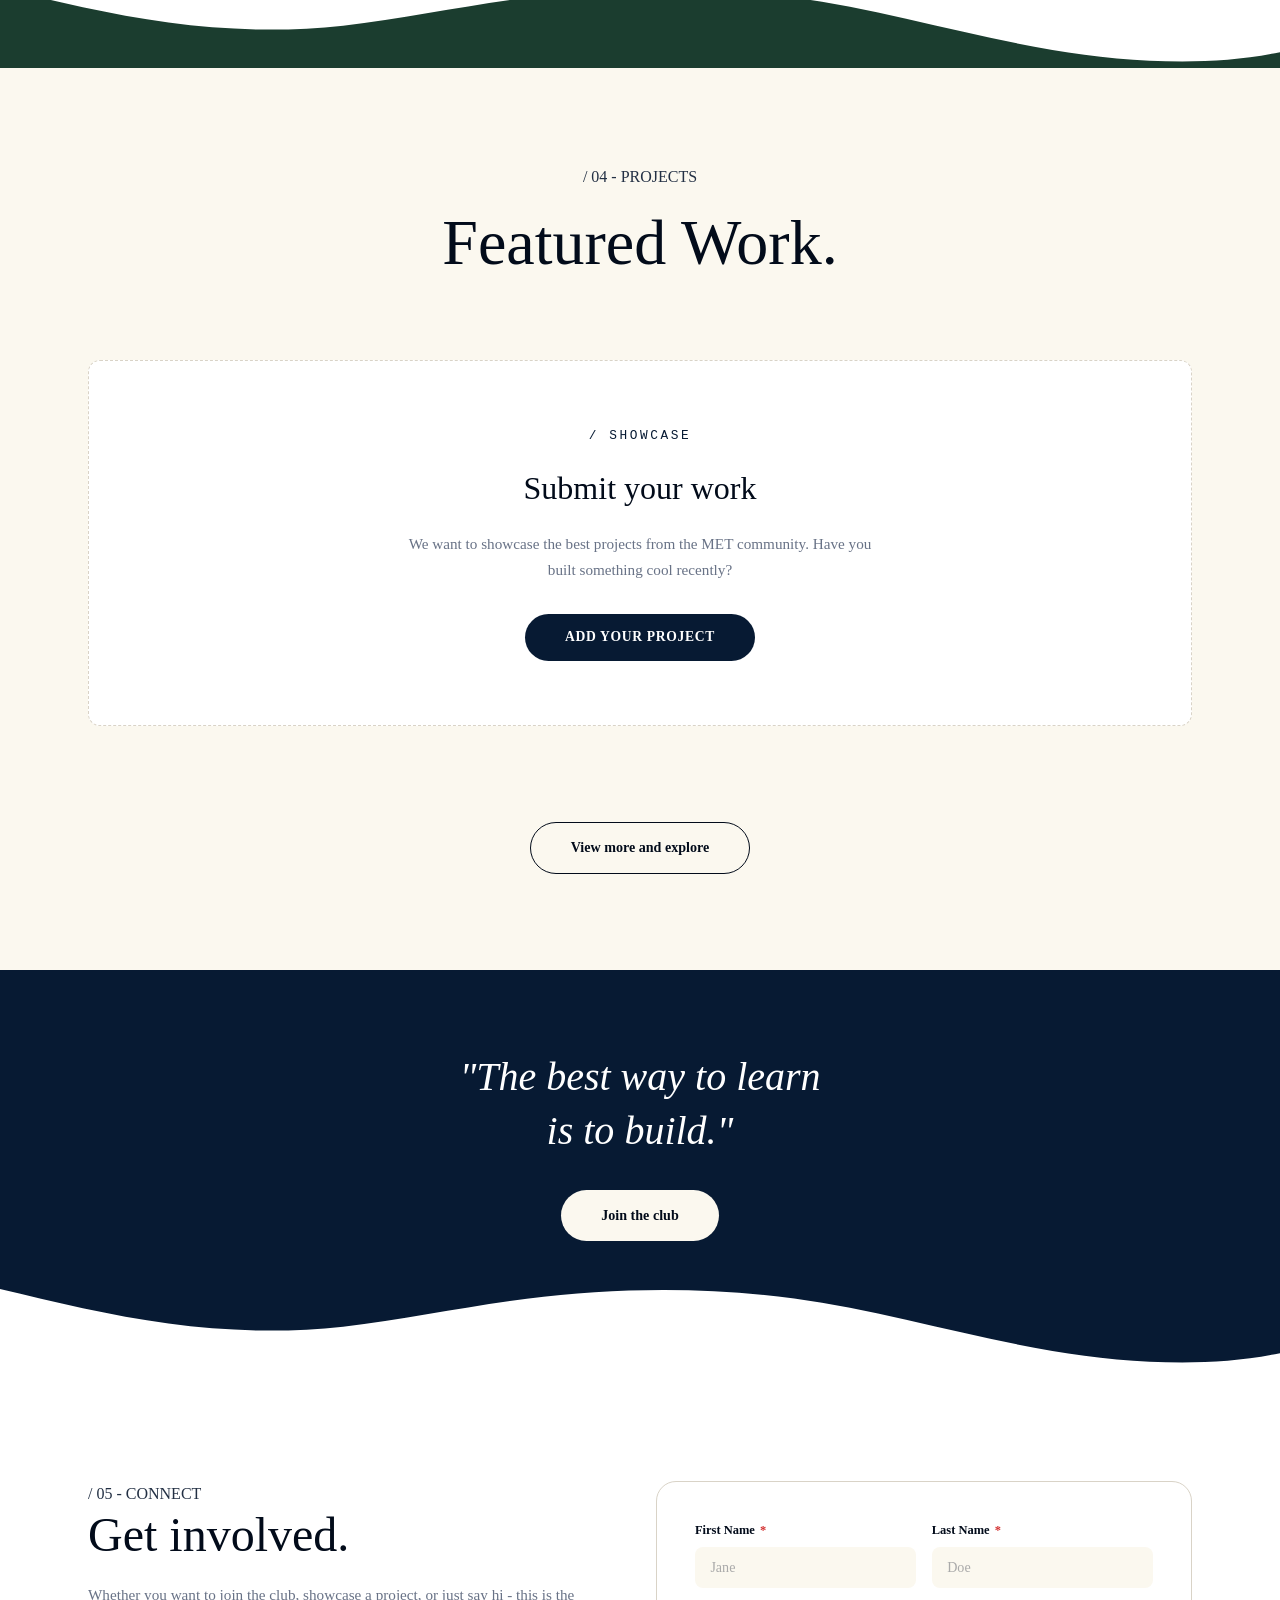
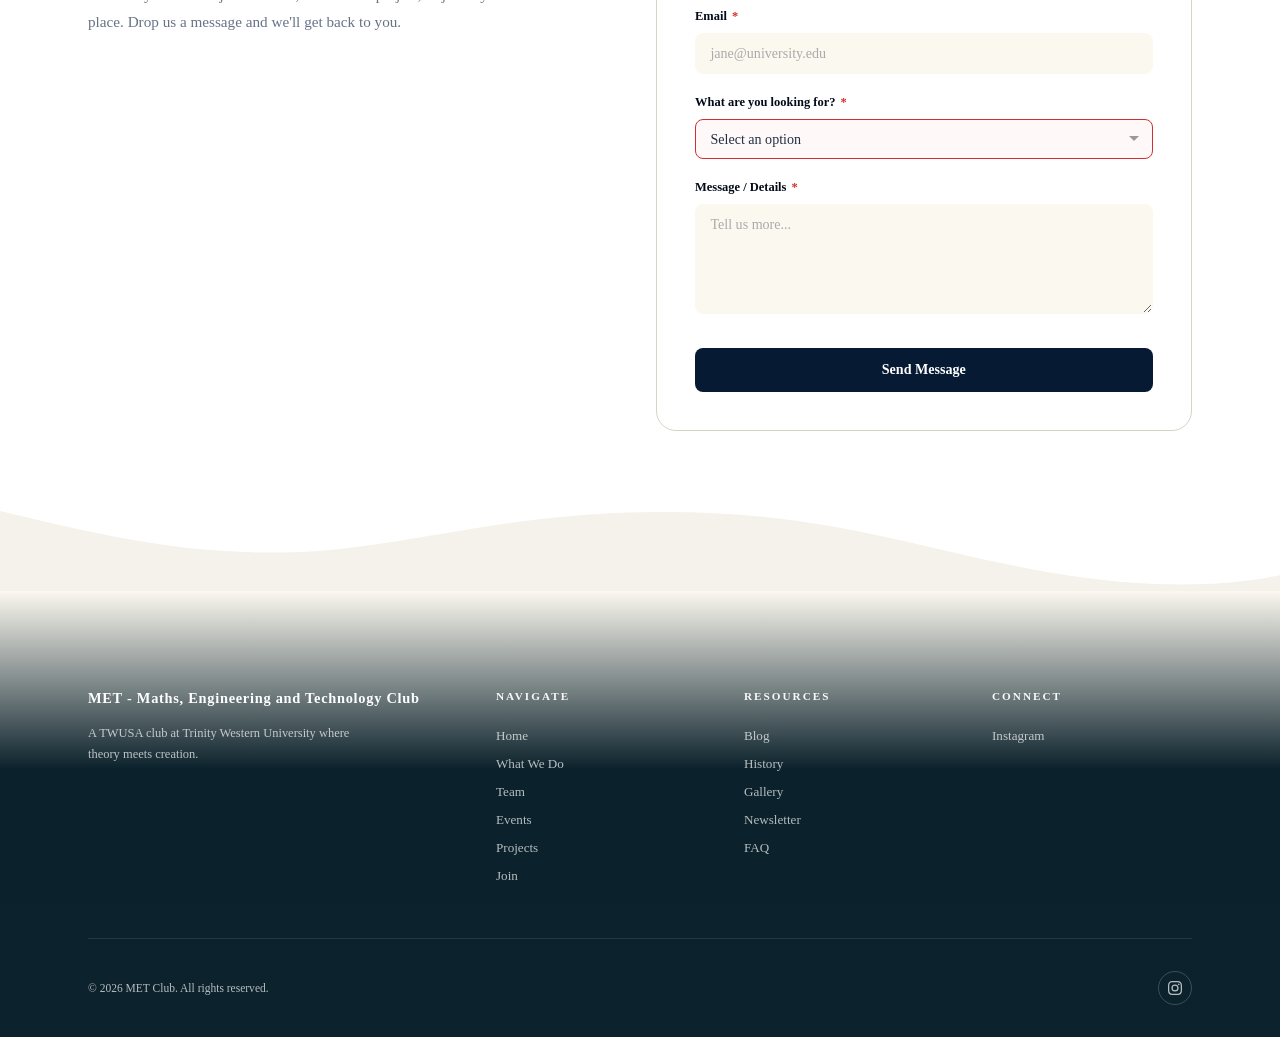
==== commit d1c1bb51: "Add LinkedIn 101 event recap and team updates" ====
--- a/index.html
+++ b/index.html
@@ -13,7 +13,7 @@
   <link rel="icon" type="image/svg+xml"
     href="data:image/svg+xml,%3Csvg xmlns='http://www.w3.org/2000/svg' viewBox='0 0 100 100'%3E%3Ctext y='.9em' font-size='90'%3E◈%3C/text%3E%3C/svg%3E">
   <link rel="stylesheet" href="css/style.css?v=19">
-  <script src="js/config.js?v=19"></script>
+  <script src="js/config.js?v=20"></script>
 </head>
 
 <body>
@@ -351,7 +351,7 @@
   <!-- Footer injected by script.js from components/footer.html -->
   <div id="site-footer"></div>
 
-  <script src="js/script.js?v=19"></script>
+  <script src="js/script.js?v=20"></script>
 </body>
 
 </html>
--- a/css/style.css
+++ b/css/style.css
@@ -1280,3 +1280,31 @@
 video { pointer-events: none; }
 video::-webkit-media-controls { display: none !important; }
 video::-webkit-media-controls-start-playback-button { display: none !important; -webkit-appearance: none; }
+
+.event-video {
+  width: 100%;
+  margin-top: 1.75rem;
+  border-radius: 6px;
+  pointer-events: auto;
+}
+
+.event-video::-webkit-media-controls { display: flex !important; }
+
+.event-media-grid {
+  display: grid;
+  grid-template-columns: repeat(2, minmax(0, 1fr));
+  gap: 1rem;
+  margin-top: 1rem;
+}
+
+.event-media-grid img {
+  width: 100%;
+  aspect-ratio: 4 / 3;
+  object-fit: cover;
+  border-radius: 6px;
+}
+
+@media (max-width: 600px) {
+  .event-detail-card { padding: 1.5rem !important; }
+  .event-media-grid { grid-template-columns: 1fr; }
+}
